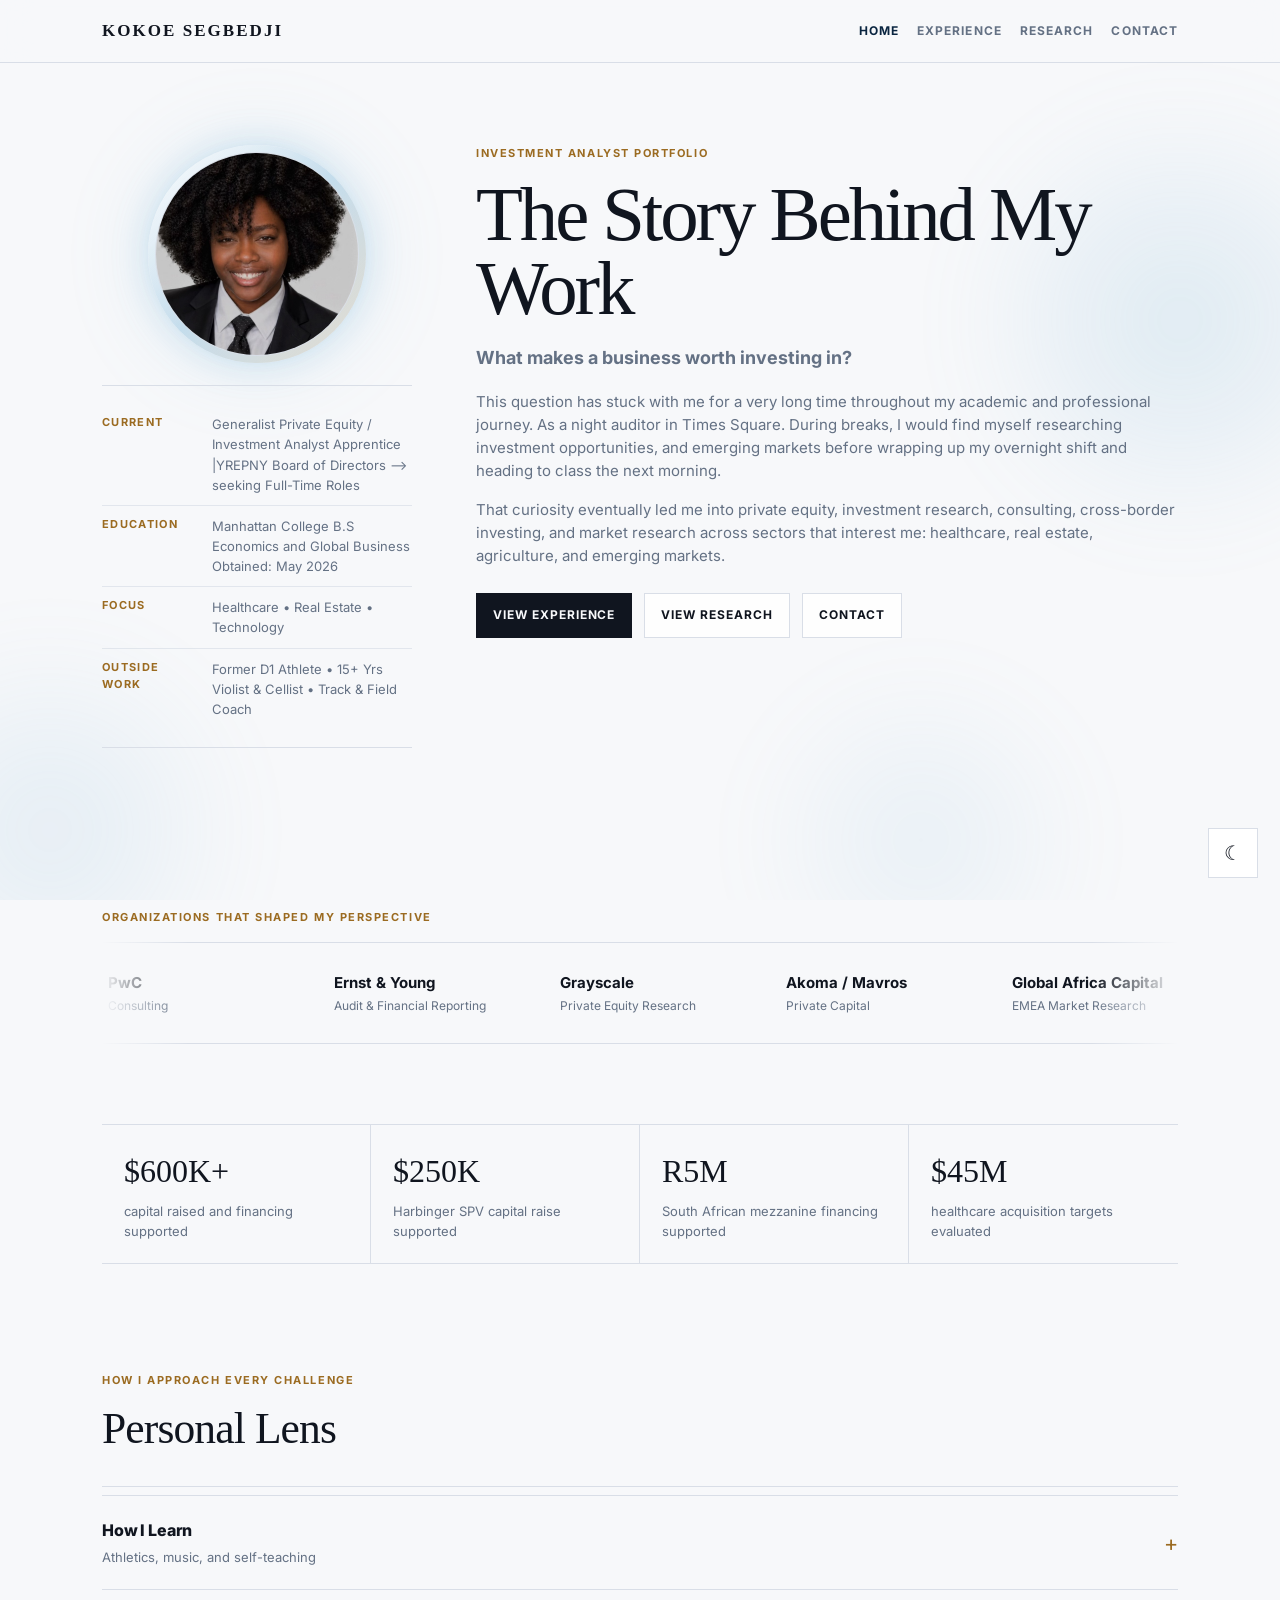
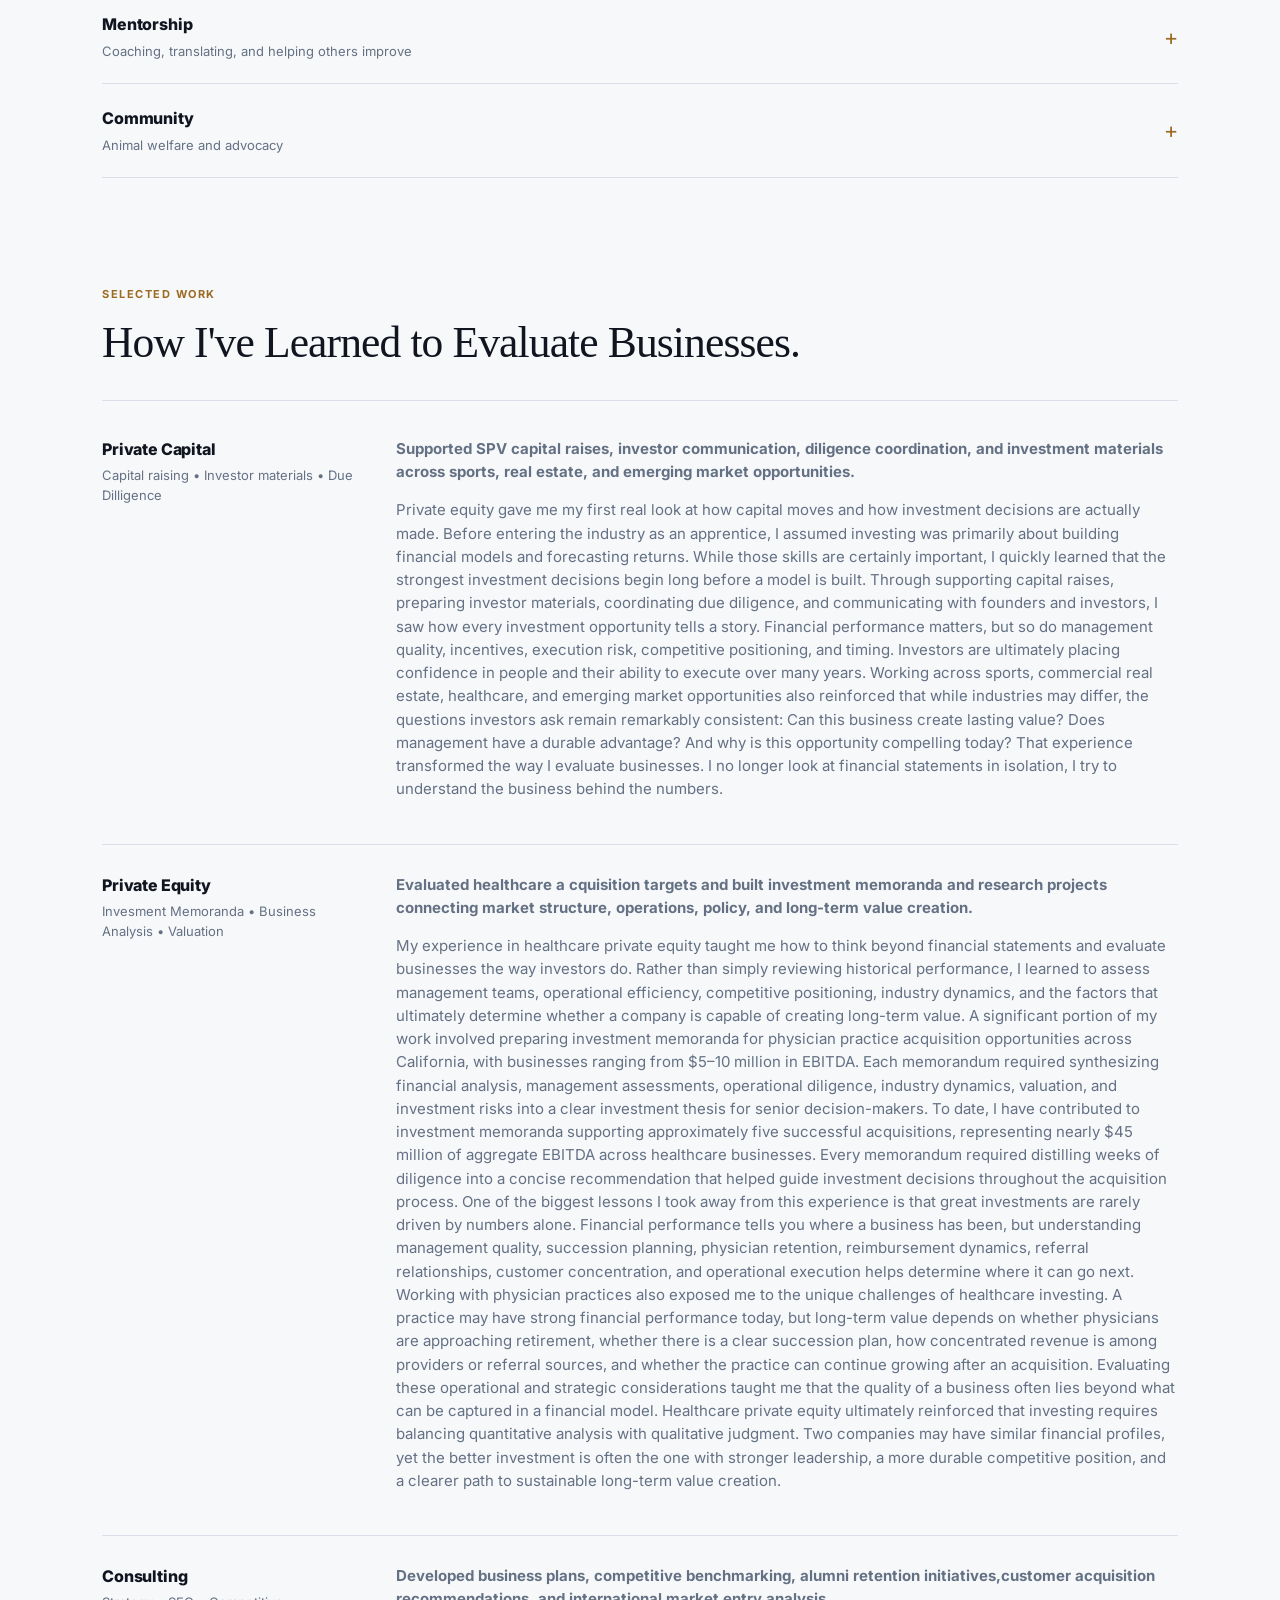
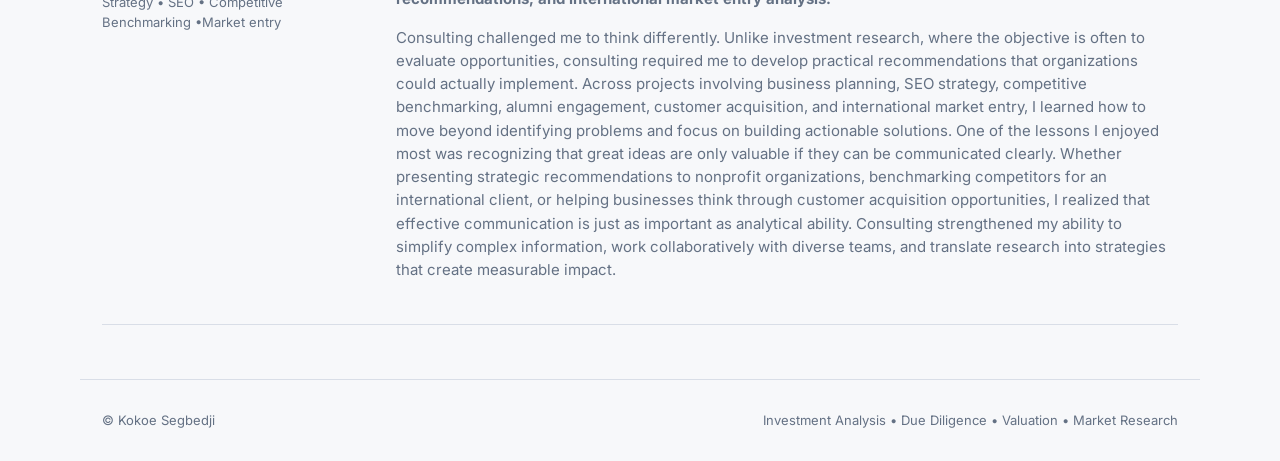
==== index.html @ 702fb54e "Update portfolio" ====
<!DOCTYPE html>
<html lang="en" data-theme="light">
<head>
  <meta charset="UTF-8" />
  <meta name="viewport" content="width=device-width, initial-scale=1.0" />
  <title>Kokoe Segbedji | Portfolio</title>
  <link rel="preconnect" href="https://fonts.googleapis.com" />
  <link rel="preconnect" href="https://fonts.gstatic.com" crossorigin />
  <link href="https://fonts.googleapis.com/css2?family=Inter:wght@400;500;600;700;800&display=swap" rel="stylesheet" />
  <link rel="stylesheet" href="style.css" />
</head>
<body>
  <div class="watercolor"><div class="wash one"></div><div class="wash two"></div><div class="wash three"></div></div>
  <div class="scroll-progress"></div>

  <header class="header">
    <div class="nav">
      <a class="brand" href="index.html">KOKOE SEGBEDJI</a>
      <div class="links">
        <a class="active" href="index.html">Home</a>
        <a href="experience.html">Experience</a>
        <a href="work.html">Research</a>
        <a href="contact.html">Contact</a>
      </div>
    </div>
  </header>

  <main>
    <section class="section hero">
      <aside class="profile-stack reveal">
        <div class="profile-shell">
          <img src="images/profile.png" alt="Kokoe Segbedji" class="profile-photo" />
        </div>

        <div class="profile-facts">
          <div class="fact"><strong>Current</strong><span>Generalist Private Equity / Investment Analyst Apprentice |YREPNY Board of Directors --> seeking Full-Time Roles</span></div>
          <div class="fact"><strong>Education</strong><span>Manhattan College B.S Economics and Global Business Obtained: May 2026</span></div>
          <div class="fact"><strong>Focus</strong><span>Healthcare • Real Estate • Technology </span></div>
          <div class="fact"><strong>Outside Work</strong><span>Former D1 Athlete • 15+ Yrs Violist & Cellist • Track & Field Coach</span></div>
        </div>
      </aside>

      <div class="reveal">
        <div class="kicker">Investment Analyst Portfolio</div>
        <h1>The Story Behind My Work</h1>
       <b> <p class="lede">
What makes a business worth investing in? </p></b> 
        <p class="text">
         This question has stuck with me for a very long time throughout my academic and professional journey. 
         As a night auditor in Times Square. During breaks, I would find myself researching investment 
         opportunities, and emerging markets before wrapping up my overnight shift and heading to class the next morning. 
        
        </p>
        <p class="text">
          That curiosity eventually led me into private equity, investment research, consulting, cross-border investing, and market research across sectors that interest me: healthcare, real estate, agriculture, and emerging markets.
        </p>
        <div class="btnrow">
          <a class="btn primary" href="experience.html">View Experience</a>
          <a class="btn" href="work.html">View Research</a>
          <a class="btn" href="contact.html">Contact</a>
        </div>
      </div>
    </section>

    <section class="section carousel-section reveal">
      <div class="kicker">Organizations That Shaped My Perspective</div>
      <div class="carousel-wrap">
        <div class="company-track">
          <div class="company"><strong>PwC</strong><span>Consulting</span></div>
          <div class="company"><strong>Ernst &amp; Young</strong><span>Audit &amp; Financial Reporting</span></div>
          <div class="company"><strong>Grayscale</strong><span>Private Equity Research</span></div>
          <div class="company"><strong>Akoma / Mavros</strong><span>Private Capital</span></div>
          <div class="company"><strong>Global Africa Capital</strong><span>EMEA Market Research</span></div>
          <div class="company"><strong>Federal District Court</strong><span>Legal Research</span></div>
          <div class="company"><strong>X-Culture / Wheelstair</strong><span>International Consulting</span></div>
          <div class="company"><strong>AFLAC</strong><span>B2B Outreach</span></div>
          <div class="company"><strong>Emergence</strong><span>SEO &amp; Benchmarking</span></div>
          <div class="company"><strong>PwC</strong><span>Consulting</span></div>
          <div class="company"><strong>Ernst &amp; Young</strong><span>Audit &amp; Financial Reporting</span></div>
          <div class="company"><strong>Grayscale</strong><span>Private Equity Research</span></div>
          <div class="company"><strong>Akoma / Mavros</strong><span>Private Capital</span></div>
          <div class="company"><strong>Global Africa Capital</strong><span>EMEA Market Research</span></div>
          <div class="company"><strong>Federal District Court</strong><span>Legal Research</span></div>
          <div class="company"><strong>X-Culture / Wheelstair</strong><span>International Consulting</span></div>
          <div class="company"><strong>AFLAC</strong><span>B2B Outreach</span></div>
          <div class="company"><strong>Emergence</strong><span>SEO &amp; Benchmarking</span></div>
        </div>
      </div>
    </section>

    <section class="section reveal">
      <div class="stats">
        <div class="stat"><strong>$600K+</strong><span>capital raised and financing supported</span></div>
        <div class="stat"><strong>$250K</strong><span>Harbinger SPV capital raise supported</span></div>
        <div class="stat"><strong>R5M</strong><span>South African mezzanine financing supported</span></div>
        <div class="stat"><strong>$45M</strong><span>healthcare acquisition targets evaluated</span></div>
      </div>
    </section>

    <section class="section reveal">
      <div class="section-head">
        <div>
          <div class="kicker">How I approach every challenge</div>
          <h2>  Personal Lens</h2>
        </div>
      </div>

      <div class="accordion">
        <details>
          <summary><div><div class="summary-title">How I Learn</div><div class="summary-sub">Athletics, music, and self-teaching</div></div><div class="plus">+</div></summary>
          <div class="detail-body">
              </p>

              Whether I am evaluating an investment, teaching myself new technical skills or building this portfolio with new coding languages I bring the same mindset of 
              learning, refining, and committing to all pursuits and experiences I take on. 
                </p>
            
            <p> Athletics best reflects my ability to learn and my grit. In 9th grade I picked up the shotput, discus, and hammer with no previous experience , I just knew it was something I wanted to excel in. 
              Less than 2 years
              later, I earned the opportunity to compete as an NCAA Division I athlete at Manhattan University.

              <P>Along the way, I have been recognized as Most Improved Athlete, Class A County Champion, and All-Conference honors. </P>
              
              This would not have been possible without passion and dedication to learning and improving. Throwing is an incredibly technical sport, and progress came through 
              thousands of repetitions, reviewing video of every practice, studying Olympic athletes, many of whom I can now call mentors and good friends. 

              
              <p> This experience taught me that expertise is rarley a matter of talent. It is built through curiosity
               continuous feedback, and a willingness to improve long after the excitement of starting the new puruit trickles away. This is the most important lesson I have learned.
               </p>


            <p>My mother and late father never quite understood why I loved throwing, they used to jokingly ask me to explain what I was even doing. 
              Instead, they always encouraged me to pursue music and the arts. I'm grateful they did. I've played the viola for more than 
              fifteen years, beginning in first grade, and over time I developed a passion for the cello as well. Music has given me opportunities to perform 
              and meet incredible people.Ive even had the opportunity to perform at Six Flags! While this was all fun my greatest lesson wasn't performing, it was learning how to practice. 
              Learning an instrument teaches patience. You can't skip difficult passages or rush a piece because you want to play something new. You have to slow down, refine the fundamentals,
               and commit to finishing what you started before moving on. 
              That mindset has shaped how I approach everything else in my life.
              Whether I'm learning a new financial concept, building valuation models, teaching myself web development to build cool sites such as this one, or taking on a new project, 
              I rely on the same process. </p>

             <p> These pursuits have taught me that true expertise in not a matter of inspiration but consistency.</p>
          </div>
        </details>

 <details>
          <summary><div><div class="summary-title">Mentorship</div><div class="summary-sub">Coaching, translating, and helping others improve</div></div><div class="plus">+</div></summary>
          <div class="detail-body">

            <p>One of the most rewarding parts of my journey has been building relationships with mentors who have trusted me with 
              meaningful work while helping me grow both personally and professionally. Their guidance has shaped how I approach
               investing, problem-solving, and continuous learning. 
              <p> Growing up in a West African household and helping my family with their fish markets and investment firm in Togo taught me the importance of 
               mentorship and community. </p>
                <p>Whether pulling in a fishing net or building a career, I learned early that asking for help is
                not a weakness. It is actually often the fastest way to grow.</p>

              <p> Today, I actively seek guidance from mentors across finance, consulting, 
                law, entrepreneurship, and academia, and every major milestone in my career, I can confidently say has been strengthened by their advice. 

               <p>Mentorship, however, is a two-way street. I've had the opportunity to coach track and field athletes at my former high school,
                helping students develop the technical fundamentals of throwing. 
                
                <p>Coaching reinforced something I strongly believe and that is, unless you can explain a concept clearly to someone else, and watch
                 them apply it successfully, you don't truly understand it yourself. </p>
                
               When friends ask me how I've been able to accomplish certain goals or secure different opportunities, my answer is almost
                always the same: seek mentorship. Hard work is essential, but learning from someone who has already walked the path y
                ou're trying to follow can dramatically accelerate your growth while helping you avoid mistakes they've already made.
               Because of this, mentorship is one of the first things I evaluate before joining any organization. I always ask myself,
                "What does the mentorship culture look like?" The opportunity to learn from experienced professionals while contributing
                 to a collaborative team is one of the most important factors I consider before joining any organization. My goal is to 
                 continue paying that investment forward by becoming the kind of mentor others have been for me.
              </p>
            
          </div>
        </details>


        <details>
          <summary><div><div class="summary-title">Community</div><div class="summary-sub">Animal welfare and advocacy</div></div><div class="plus">+</div></summary>
          <div class="detail-body">
            <p>Growing up I've always had a deep passion for helping animals. I am a proud volunteer of the Best Friends Animal Society. Where Ive been fortunate to be able
               to foster animals while helping them find their forever homes. Although its irritated my mother to have animals in the house she has always supported my passion.
                Its truly rewarding to see the animals Ive fostered find their forever homes and I am grateful for the opportunity to help them. 
               Its a passion of mine that has provided me with a sense of purpose, fullfillment and self actualizetion. </p>
               
              <p> Along with this I have also spent my time 
               organizing volunteer efforts in NYC with 3 other volunteers passionate to help animals. Together we have organized a volunteer effort ensuring
                stray cats have consistent access to food and water. </p>

            <p>I also support the community through advocating for brain tumor awareness and research. Brain tumors are a very devistating disease faced by many families yearly. Supporting organizations that advance research and raise awareness is a cause that is 
              extremly important to me. I have been lucky to support through creating fundraising materials, donating, and building awareness campaigns for the American 
              Brain Tumor Association. A very important cause that I hold very close to heart. 
              .</p>
          </div>
        </details>
       
      </div>
    </section>

    <section class="section reveal">
      <div class="section-head"><div><div class="kicker">Selected Work</div><h2>How I've Learned to Evaluate Businesses.</h2></div></div>
      <div class="line-list">
        <div class="line-item"><div><div class="line-title">Private Capital</div><div class="line-meta">Capital raising • Investor materials • Due Dilligence</div></div><div class="line-body"> <b><p class="text">Supported SPV capital 
          raises, investor communication, diligence coordination,
           and investment materials across sports, real estate, and emerging market opportunities.</p></b>

          <p class="text">Private equity gave me my first real look at how capital moves and how investment decisions are actually made. Before entering the industry as an apprentice, I assumed investing was primarily about building financial models and forecasting returns. While those skills are certainly important, I quickly learned that the strongest investment decisions begin long before a model is built.

Through supporting capital raises, preparing investor materials, coordinating due diligence, and communicating with founders and investors, I saw how every investment opportunity tells a story. Financial performance matters, but so do management quality, incentives, execution risk, competitive positioning, and timing. Investors are ultimately placing confidence in people and their ability to execute over many years.

Working across sports, commercial real estate, healthcare, and emerging market opportunities also reinforced that while industries may differ, the questions investors ask remain remarkably consistent: Can this business create lasting value? Does management have a durable advantage? And why is this opportunity compelling today?

That experience transformed the way I evaluate businesses. I no longer look at financial statements in isolation, I try to understand the business behind the numbers.</p>





          </div></div>
        <div class="line-item"><div><div class="line-title">Private Equity</div><div class="line-meta">Invesment Memoranda • Business Analysis • Valuation</div></div><div class="line-body"><b><p class="text">Evaluated healthcare a
          cquisition targets and built investment memoranda and research projects connecting market structure, operations, policy, and long-term value creation.</p></b>
        
       <p class="text"> My experience in healthcare private equity taught me how to think beyond financial statements and evaluate businesses the way investors do. Rather than simply reviewing historical performance, I learned to assess management teams, operational efficiency, competitive positioning, industry dynamics, and the factors that ultimately determine whether a company is capable of creating long-term value.

A significant portion of my work involved preparing investment memoranda for physician practice acquisition opportunities across California, with businesses ranging from $5–10 million in EBITDA. Each memorandum required synthesizing financial analysis, management assessments, operational diligence, industry dynamics, valuation, and investment risks into a clear investment thesis for senior decision-makers.

To date, I have contributed to investment memoranda supporting approximately five successful acquisitions, representing nearly $45 million of aggregate EBITDA across healthcare businesses. Every memorandum required distilling weeks of diligence into a concise recommendation that helped guide investment decisions throughout the acquisition process.

One of the biggest lessons I took away from this experience is that great investments are rarely driven by numbers alone. Financial performance tells you where a business has been, but understanding management quality, succession planning, physician retention, reimbursement dynamics, referral relationships, customer concentration, and operational execution helps determine where it can go next.

Working with physician practices also exposed me to the unique challenges of healthcare investing. A practice may have strong financial performance today, but long-term value depends on whether physicians are approaching retirement, whether there is a clear succession plan, how concentrated revenue is among providers or referral sources, and whether the practice can continue growing after an acquisition. Evaluating these operational and strategic considerations taught me that the quality of a business often lies beyond what can be captured in a financial model.

Healthcare private equity ultimately reinforced that investing requires balancing quantitative analysis with qualitative judgment. Two companies may have similar financial profiles, yet the better investment is often the one with stronger leadership, a more durable competitive position, and a clearer path to sustainable long-term value creation.      </div></div>



        <div class="line-item"><div><div class="line-title">Consulting</div><div class="line-meta">Strategy • SEO • Competitive Benchmarking •Market entry</div></div><div class="line-body"><b><p class="text">Developed business plans, 
          competitive benchmarking, alumni retention initiatives,customer acquisition recommendations, and international market entry analysis.</p></b>
        
        <p class="text"> Consulting challenged me to think differently. Unlike investment research, where the objective is often to evaluate opportunities, consulting required me to develop practical recommendations that organizations could actually implement.

Across projects involving business planning, SEO strategy, competitive benchmarking, alumni engagement, customer acquisition, and international market entry, I learned how to move beyond identifying problems and focus on building actionable solutions.

One of the lessons I enjoyed most was recognizing that great ideas are only valuable if they can be communicated clearly. Whether presenting strategic recommendations to nonprofit organizations, benchmarking competitors for an international client, or helping businesses think through customer acquisition opportunities, I realized that effective communication is just as important as analytical ability.

Consulting strengthened my ability to simplify complex information, work collaboratively with diverse teams, and translate research into strategies that create measurable impact.</p>
        
        
        
        
        
        </div></div>
      </div>
    </section>
  </main>

  <button class="toggle" id="themeToggle">☾</button>
  <footer class="footer"><div>© Kokoe Segbedji</div><div>Investment Analysis • Due Diligence • Valuation • Market Research</div></footer>
  <script src="script.js"></script>
</body>
</html>
---- style.css ----
:root{
  --bg:#f7f8fa;--card:#ffffff;--text:#10151f;--muted:#647184;--line:#d9dee7;--accent:#0a2540;--gold:#9b6b21;--blue:#7fb7d9;--soft:#eef2f6;
  --shadow:0 22px 70px rgba(16,21,31,.08);
}
[data-theme="dark"]{--bg:#080c12;--card:#101722;--text:#f3f6fb;--muted:#aeb8c7;--line:#283445;--accent:#9cc8ff;--gold:#d6a761;--blue:#6ea8cf;--soft:#111b28;--shadow:0 22px 70px rgba(0,0,0,.28)}
*{box-sizing:border-box}html{scroll-behavior:smooth}body{margin:0;font-family:Inter,Arial,sans-serif;background:var(--bg);color:var(--text);line-height:1.55;overflow-x:hidden}a{color:inherit}.watercolor{position:fixed;inset:0;z-index:-1;pointer-events:none;overflow:hidden}.wash{position:absolute;border-radius:999px;filter:blur(45px);opacity:.22;background:radial-gradient(circle,var(--blue),transparent 68%)}.wash.one{width:460px;height:460px;top:90px;right:-130px}.wash.two{width:420px;height:420px;top:620px;left:-160px;opacity:.16}.wash.three{width:360px;height:360px;right:14%;bottom:-120px;opacity:.12}.scroll-progress{position:fixed;top:0;left:0;height:2px;background:linear-gradient(90deg,var(--gold),var(--blue));z-index:9999;width:0}.header{position:sticky;top:0;z-index:50;background:color-mix(in srgb,var(--bg) 90%,transparent);backdrop-filter:blur(16px);border-bottom:1px solid var(--line)}.nav{max-width:1120px;margin:0 auto;padding:18px 22px;display:flex;align-items:center;justify-content:space-between;gap:20px}.brand{font-family:Georgia,serif;font-weight:600;letter-spacing:.12em;text-decoration:none;font-size:17px}.links{display:flex;gap:18px;flex-wrap:wrap}.links a{text-decoration:none;color:var(--muted);font-size:12px;text-transform:uppercase;letter-spacing:.09em;font-weight:700}.links a:hover,.links a.active{color:var(--accent)}.section{max-width:1120px;margin:0 auto;padding:54px 22px}.hero{display:grid;grid-template-columns:310px 1fr;gap:64px;align-items:start;min-height:calc(100vh - 74px);padding-top:82px}.profile-stack{display:grid;gap:22px;justify-items:center}.profile-shell{width:218px;height:218px;border-radius:50%;padding:7px;background:linear-gradient(135deg,rgba(255,255,255,.9),rgba(127,183,217,.42),rgba(155,107,33,.20));box-shadow:0 0 34px rgba(127,183,217,.35),0 0 85px rgba(127,183,217,.18)}.profile-photo{width:100%;height:100%;display:block;border-radius:50%;object-fit:cover;object-position:center center;border:1px solid var(--line);background:#0b0b0b}.profile-facts{width:100%;border-top:1px solid var(--line);border-bottom:1px solid var(--line);padding:18px 0}.fact{display:grid;grid-template-columns:96px 1fr;gap:14px;padding:10px 0;border-bottom:1px solid color-mix(in srgb,var(--line) 70%,transparent)}.fact:last-child{border-bottom:0}.fact strong{font-size:11px;text-transform:uppercase;letter-spacing:.12em;color:var(--gold)}.fact span{font-size:13px;color:var(--muted)}.kicker{color:var(--gold);font-size:11px;text-transform:uppercase;letter-spacing:.14em;font-weight:700;margin-bottom:16px}h1,h2,h3{margin:0}h1{font-family:Georgia,serif;font-size:clamp(42px,6vw,80px);line-height:.96;letter-spacing:-.04em;font-weight:500}h2{font-family:Georgia,serif;font-size:clamp(28px,3.4vw,44px);line-height:1.08;letter-spacing:-.02em;font-weight:500;margin-bottom:16px}h3{font-size:18px;font-weight:700;margin-bottom:8px}.lede{font-size:18px;color:var(--muted);max-width:800px}.text{font-size:15px;color:var(--muted);max-width:780px}.small{font-size:13px;color:var(--muted)}.btnrow{display:flex;gap:12px;flex-wrap:wrap;margin-top:26px}.btn{display:inline-flex;text-decoration:none;padding:12px 16px;border:1px solid var(--line);background:color-mix(in srgb,var(--card) 80%,transparent);color:var(--text);text-transform:uppercase;letter-spacing:.08em;font-size:12px;font-weight:700;transition:.25s ease}.btn.primary{background:var(--text);border-color:var(--text);color:var(--bg)}.btn:hover{transform:translateY(-2px);border-color:var(--gold)}.section-head{display:flex;align-items:end;justify-content:space-between;gap:20px;border-bottom:1px solid var(--line);padding-bottom:18px;margin-bottom:8px}.line-list{display:grid}.line-item{display:grid;grid-template-columns:260px 1fr;gap:34px;padding:28px 0;border-bottom:1px solid var(--line)}.line-title{font-weight:800;letter-spacing:-.01em}.line-meta{font-size:13px;color:var(--muted);margin-top:3px}.line-body p{margin-top:0}.chips{display:flex;gap:8px;flex-wrap:wrap;margin-top:14px}.chip{font-size:11px;text-transform:uppercase;letter-spacing:.08em;color:var(--muted);border:1px solid var(--line);padding:7px 9px;background:color-mix(in srgb,var(--card) 65%,transparent)}.stats{display:grid;grid-template-columns:repeat(4,1fr);gap:0;border-top:1px solid var(--line);border-bottom:1px solid var(--line)}.stat{padding:22px;border-right:1px solid var(--line)}.stat:last-child{border-right:0}.stat strong{display:block;font-family:Georgia,serif;font-size:32px;font-weight:500}.stat span{display:block;color:var(--muted);font-size:13px;margin-top:4px}.carousel-section{padding-top:20px;padding-bottom:26px}.carousel-wrap{overflow:hidden;border-top:1px solid var(--line);border-bottom:1px solid var(--line);padding:16px 0;mask-image:linear-gradient(90deg,transparent,#000 8%,#000 92%,transparent)}.company-track{display:flex;gap:16px;width:max-content;animation:scrollCompanies 34s linear infinite}.company{min-width:210px;padding:12px 6px}.company strong{display:block;font-size:15px}.company span{display:block;font-size:12px;color:var(--muted);margin-top:2px}.carousel-wrap:hover .company-track{animation-play-state:paused}@keyframes scrollCompanies{from{transform:translateX(0)}to{transform:translateX(-50%)}}.accordion{border-top:1px solid var(--line)}details{border-bottom:1px solid var(--line);padding:0}summary{list-style:none;cursor:pointer;display:grid;grid-template-columns:1fr auto;gap:20px;align-items:center;padding:22px 0}summary::-webkit-details-marker{display:none}.summary-title{font-weight:800;letter-spacing:-.01em}.summary-sub{font-size:13px;color:var(--muted);margin-top:4px}.plus{font-size:22px;color:var(--gold);transition:.2s ease}details[open] .plus{transform:rotate(45deg)}.detail-body{padding:0 0 24px 0;color:var(--muted);max-width:840px}.detail-body p{margin:0 0 14px 0}.research-link{font-size:12px;text-transform:uppercase;letter-spacing:.08em;color:var(--gold);text-decoration:none;font-weight:800}.footer{max-width:1120px;margin:0 auto;padding:30px 22px;border-top:1px solid var(--line);color:var(--muted);font-size:13px;display:flex;justify-content:space-between;gap:12px;flex-wrap:wrap}.toggle{position:fixed;right:22px;bottom:22px;z-index:100;width:50px;height:50px;border:1px solid var(--line);background:var(--card);color:var(--text);cursor:pointer;font-size:20px}.reveal{opacity:0;transform:translateY(14px);transition:.7s ease}.reveal.visible{opacity:1;transform:translateY(0)}
@media(max-width:880px){.hero,.line-item{grid-template-columns:1fr;gap:24px}.hero{min-height:auto;padding-top:48px}.profile-stack{justify-items:start}.stats{grid-template-columns:repeat(2,1fr)}.stat:nth-child(2){border-right:0}.stat:nth-child(1),.stat:nth-child(2){border-bottom:1px solid var(--line)}.section{padding:40px 18px}.nav{flex-direction:column;align-items:flex-start}.profile-shell{width:190px;height:190px}}
@media(max-width:560px){.stats{grid-template-columns:1fr}.stat{border-right:0;border-bottom:1px solid var(--line)}.stat:last-child{border-bottom:0}.fact{grid-template-columns:1fr}.links{gap:12px}.company{min-width:180px}}
.
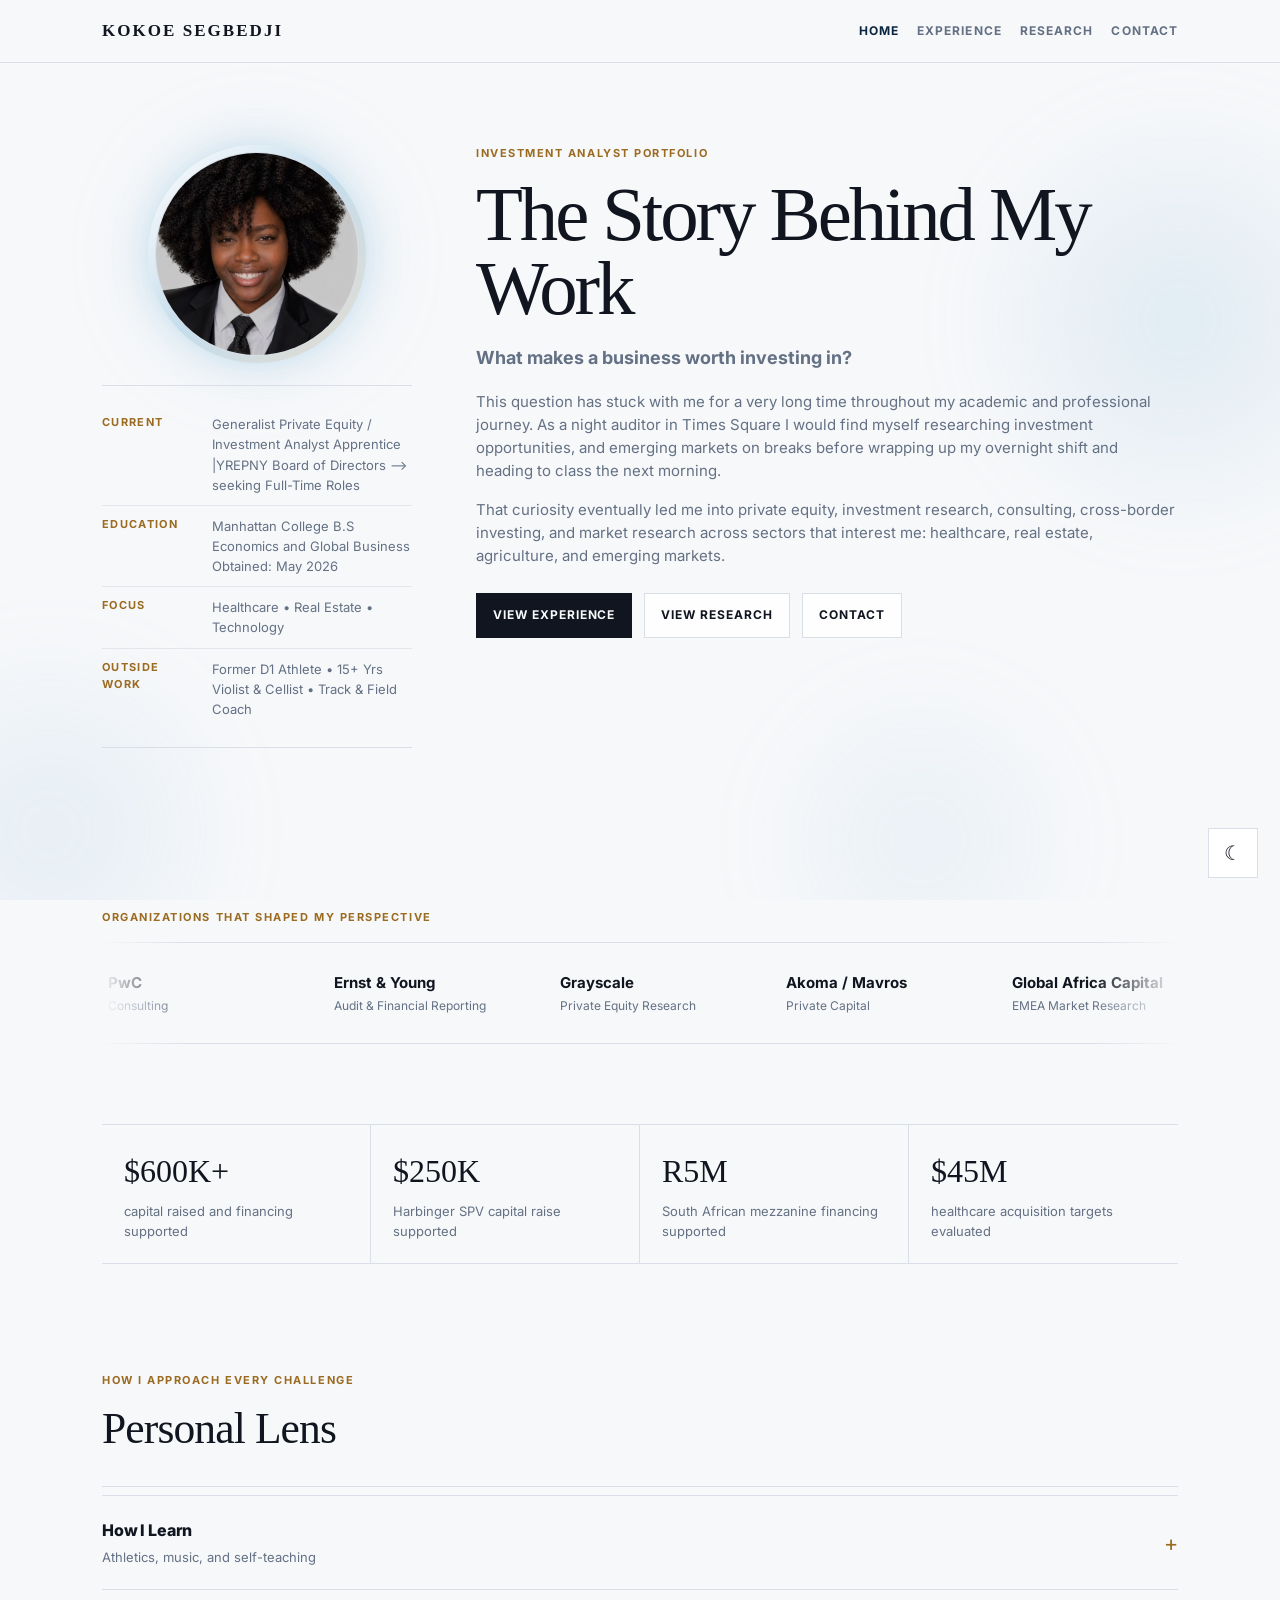
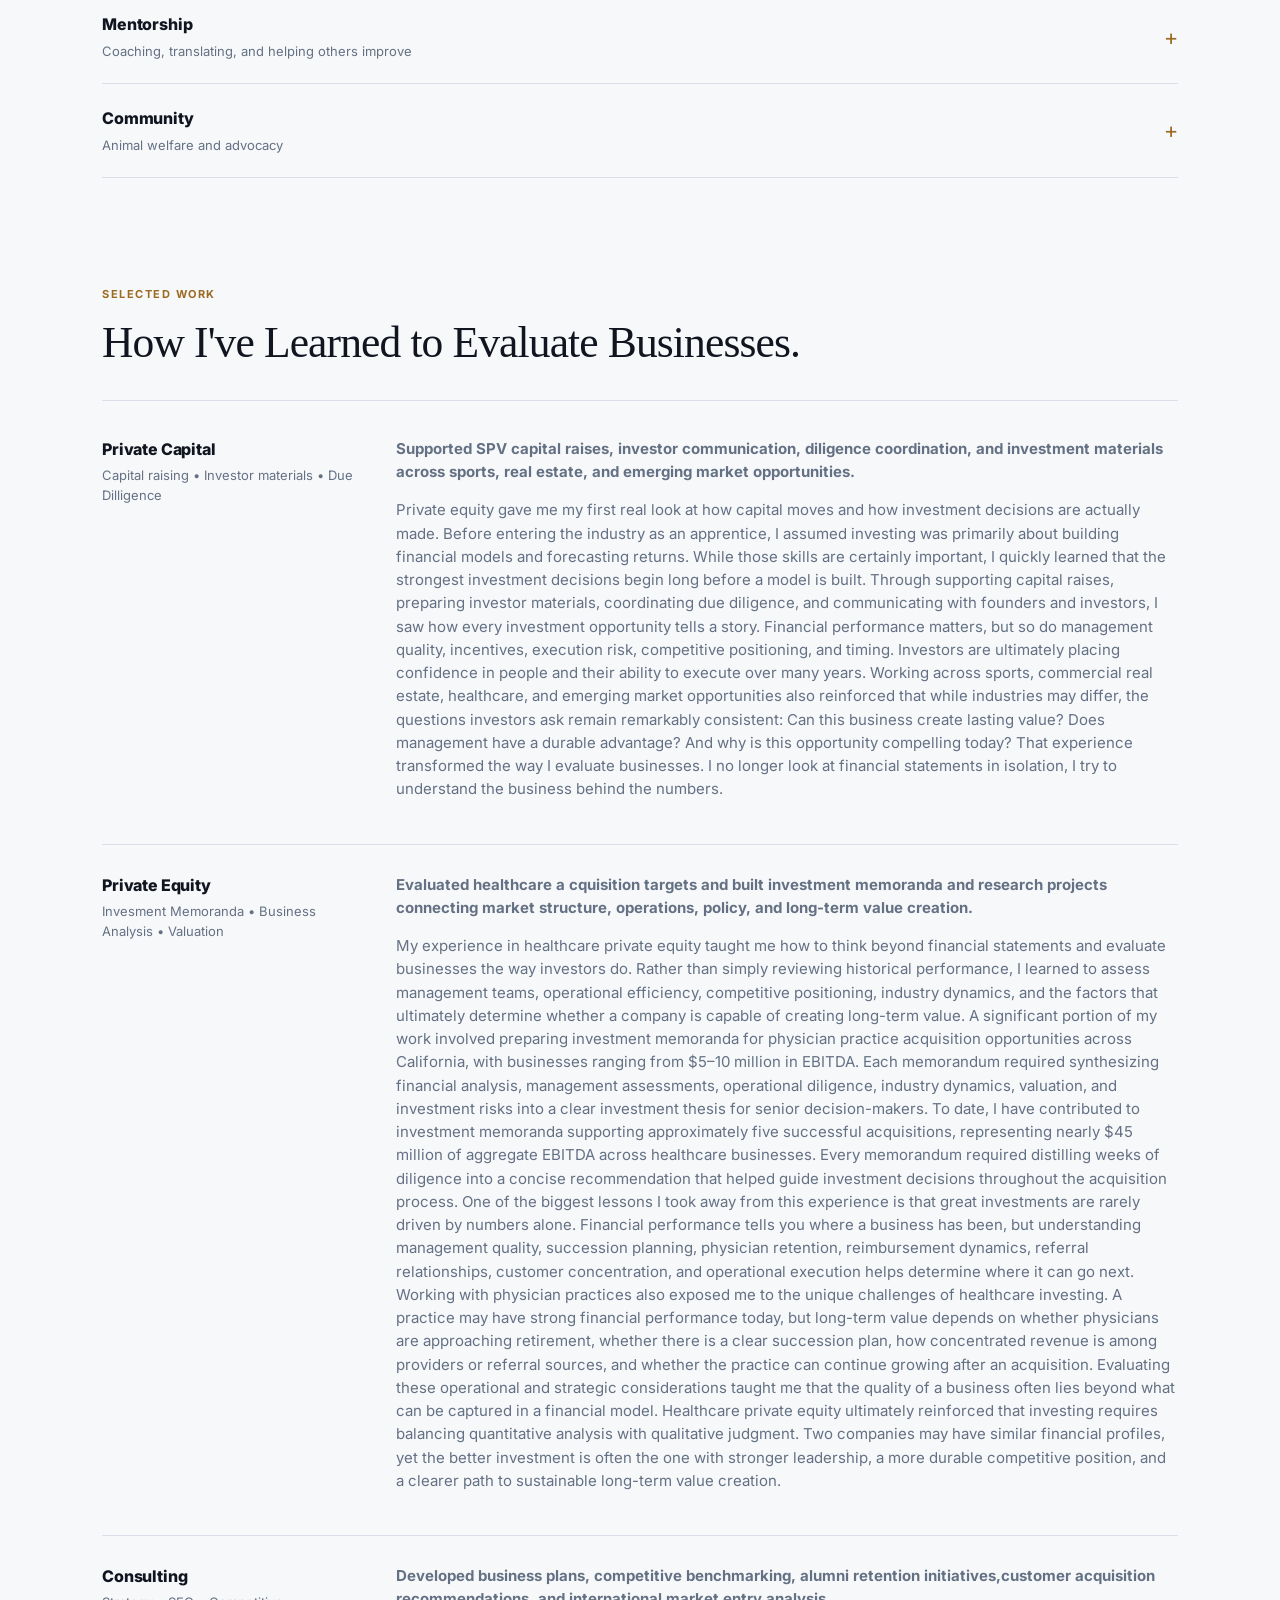
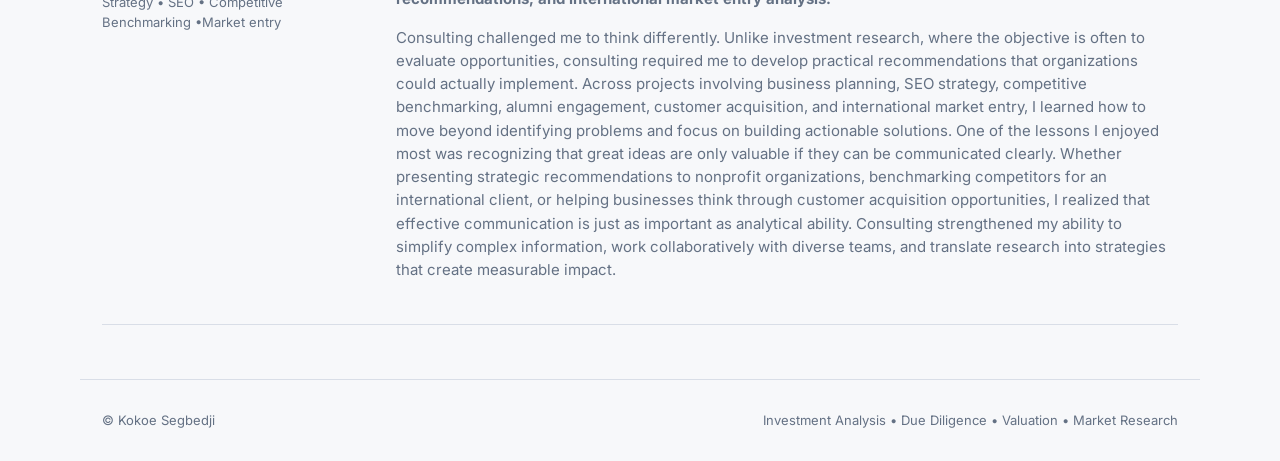
==== commit 944d1ae8: "Update portfolio" ====
--- a/index.html
+++ b/index.html
@@ -47,8 +47,8 @@
 What makes a business worth investing in? </p></b> 
         <p class="text">
          This question has stuck with me for a very long time throughout my academic and professional journey. 
-         As a night auditor in Times Square. During breaks, I would find myself researching investment 
-         opportunities, and emerging markets before wrapping up my overnight shift and heading to class the next morning. 
+         As a night auditor in Times Square I would find myself researching investment 
+         opportunities, and emerging markets on breaks before wrapping up my overnight shift and heading to class the next morning. 
         
         </p>
         <p class="text">
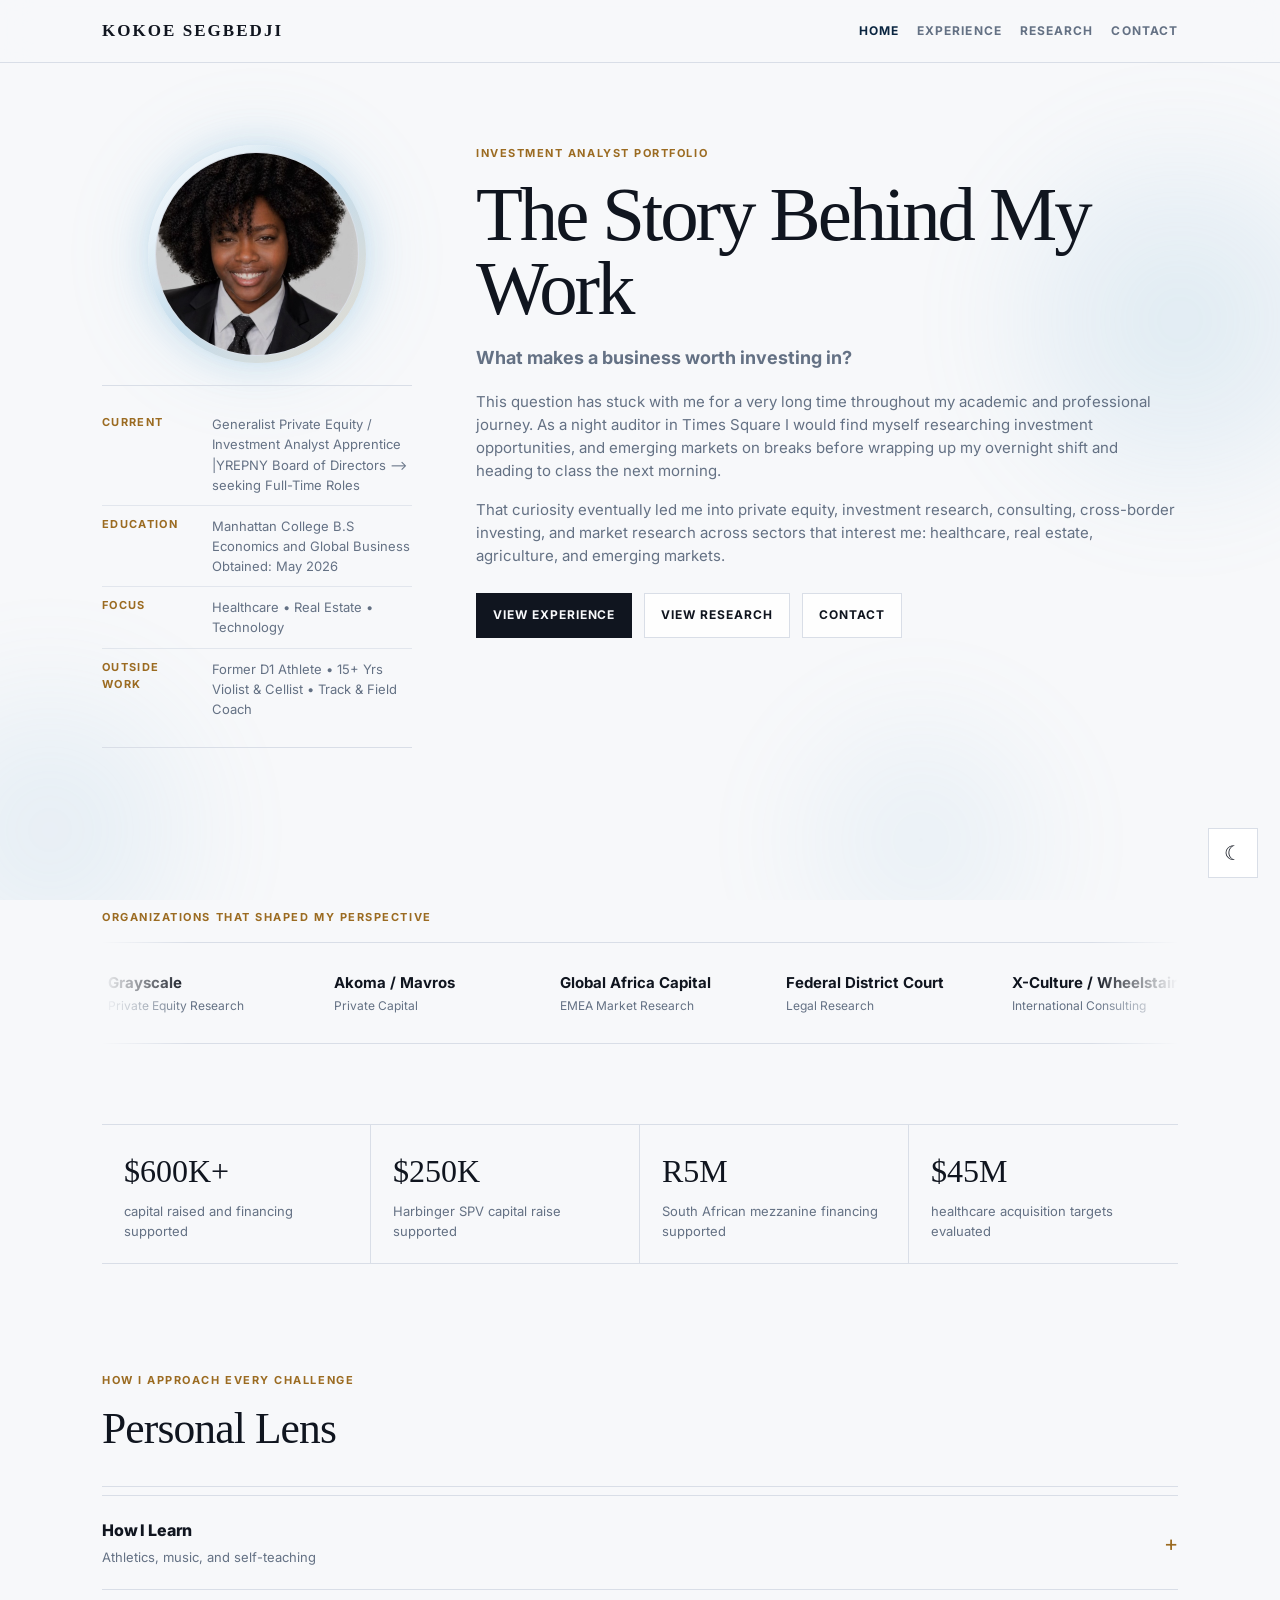
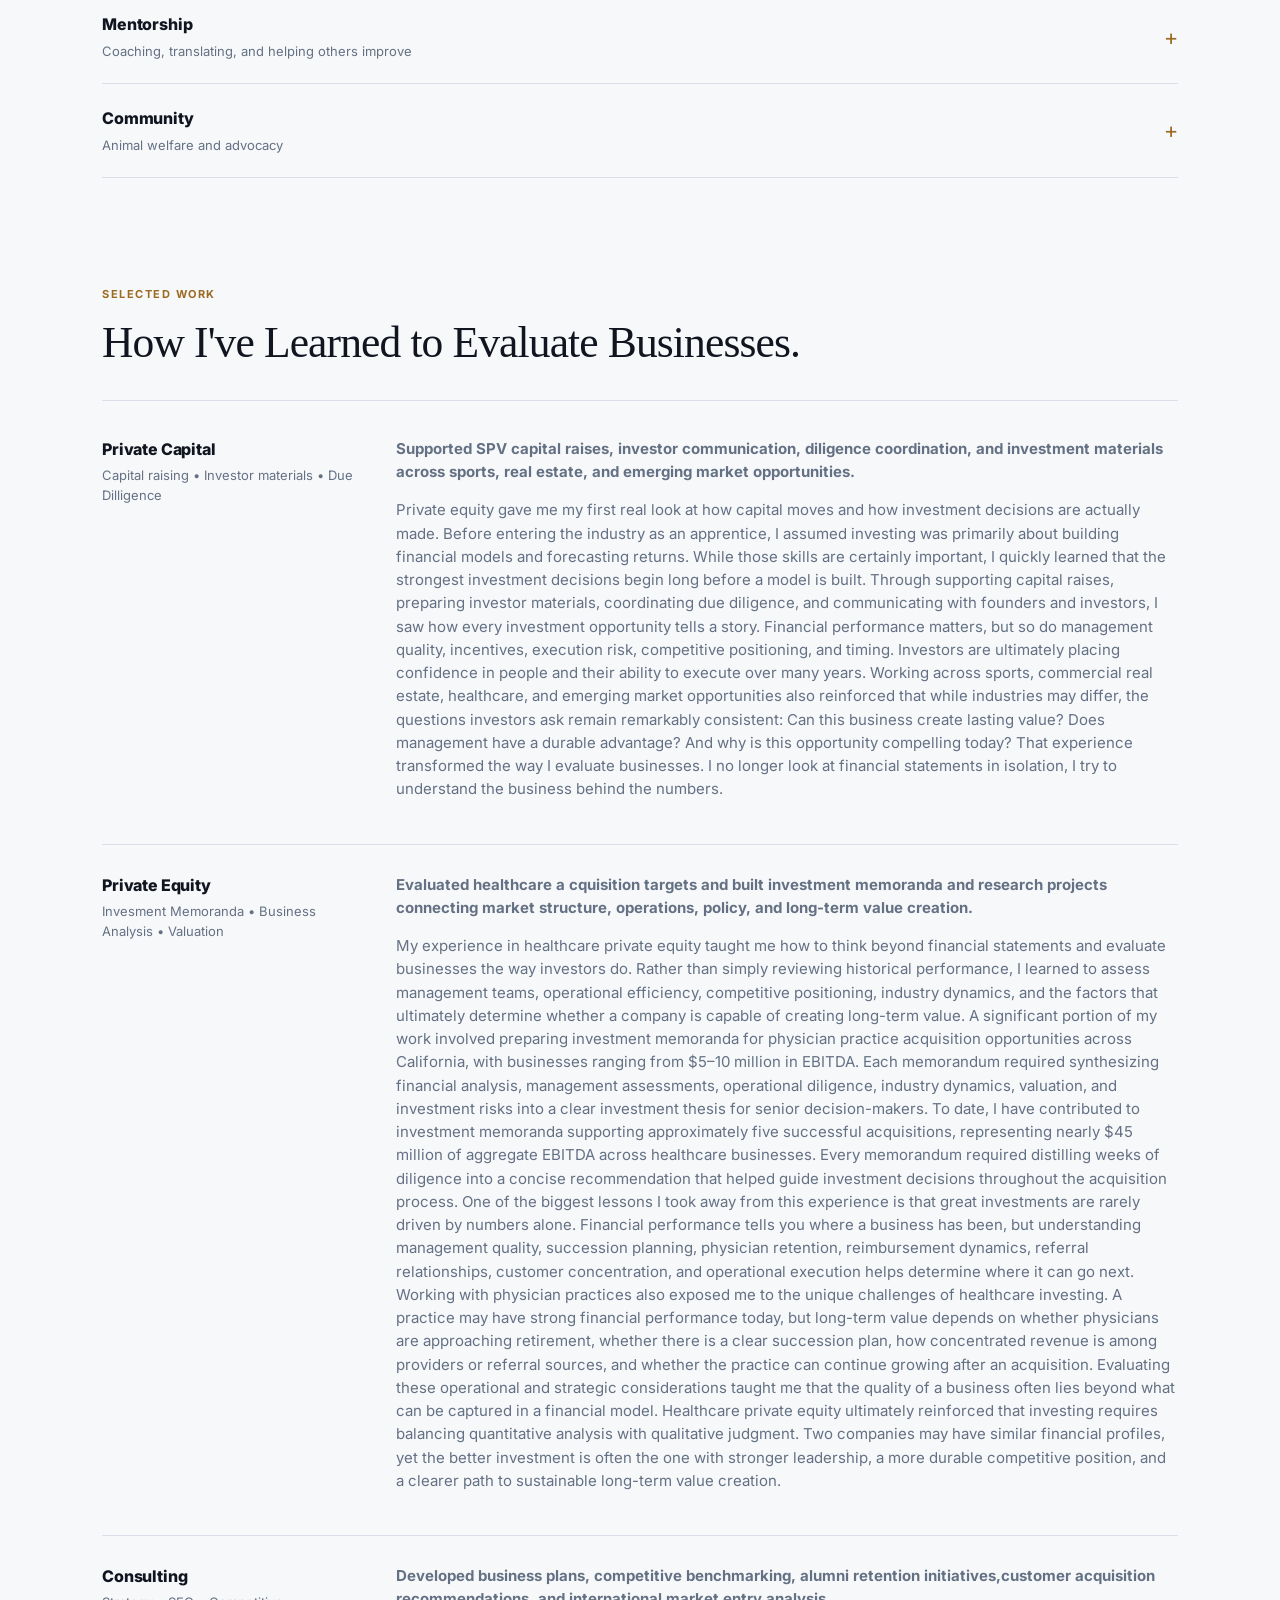
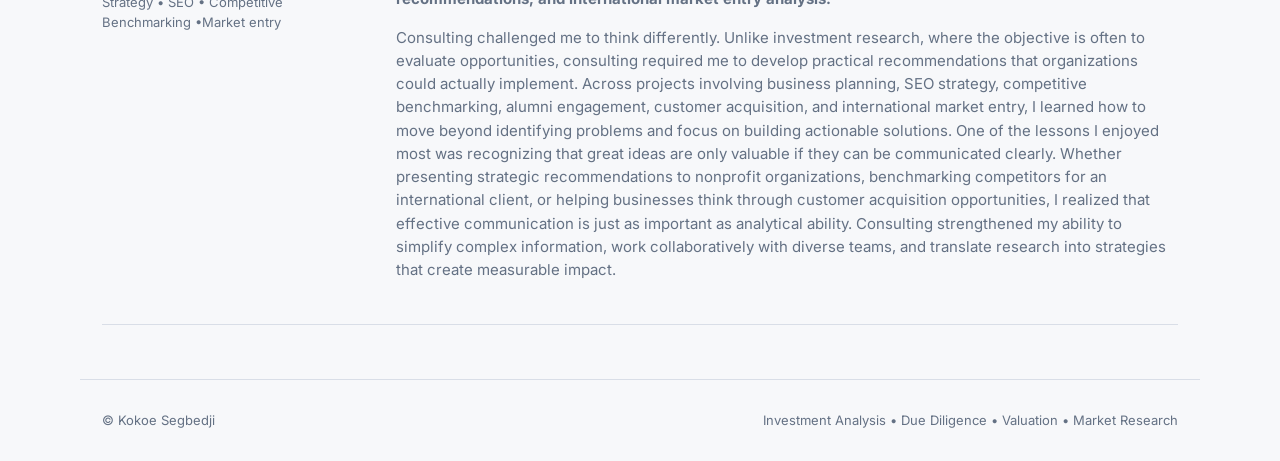
==== commit 3070424c: "Update portfolio" ====
--- a/index.html
+++ b/index.html
@@ -66,22 +66,25 @@
       <div class="kicker">Organizations That Shaped My Perspective</div>
       <div class="carousel-wrap">
         <div class="company-track">
-          <div class="company"><strong>PwC</strong><span>Consulting</span></div>
+         <div class="company"><strong>Grayscale</strong><span>Private Equity Research</span></div>
+          <div class="company"><strong>Akoma / Mavros</strong><span>Private Capital</span></div>
+          <div class="company"><strong>Global Africa Capital</strong><span>EMEA Market Research</span></div>
+          <div class="company"><strong>Federal District Court</strong><span>Legal Research</span></div>
+          <div class="company"><strong>X-Culture / Wheelstair</strong><span>International Consulting</span></div>
+           <div class="company"><strong>PwC</strong><span>Consulting</span></div>
           <div class="company"><strong>Ernst &amp; Young</strong><span>Audit &amp; Financial Reporting</span></div>
+          
+          <div class="company"><strong>AFLAC</strong><span>B2B Outreach</span></div>
+          <div class="company"><strong>Emergence</strong><span>SEO &amp; Benchmarking</span></div>
+
+         
           <div class="company"><strong>Grayscale</strong><span>Private Equity Research</span></div>
           <div class="company"><strong>Akoma / Mavros</strong><span>Private Capital</span></div>
           <div class="company"><strong>Global Africa Capital</strong><span>EMEA Market Research</span></div>
           <div class="company"><strong>Federal District Court</strong><span>Legal Research</span></div>
           <div class="company"><strong>X-Culture / Wheelstair</strong><span>International Consulting</span></div>
-          <div class="company"><strong>AFLAC</strong><span>B2B Outreach</span></div>
-          <div class="company"><strong>Emergence</strong><span>SEO &amp; Benchmarking</span></div>
-          <div class="company"><strong>PwC</strong><span>Consulting</span></div>
+           <div class="company"><strong>PwC</strong><span>Consulting</span></div>
           <div class="company"><strong>Ernst &amp; Young</strong><span>Audit &amp; Financial Reporting</span></div>
-          <div class="company"><strong>Grayscale</strong><span>Private Equity Research</span></div>
-          <div class="company"><strong>Akoma / Mavros</strong><span>Private Capital</span></div>
-          <div class="company"><strong>Global Africa Capital</strong><span>EMEA Market Research</span></div>
-          <div class="company"><strong>Federal District Court</strong><span>Legal Research</span></div>
-          <div class="company"><strong>X-Culture / Wheelstair</strong><span>International Consulting</span></div>
           <div class="company"><strong>AFLAC</strong><span>B2B Outreach</span></div>
           <div class="company"><strong>Emergence</strong><span>SEO &amp; Benchmarking</span></div>
         </div>
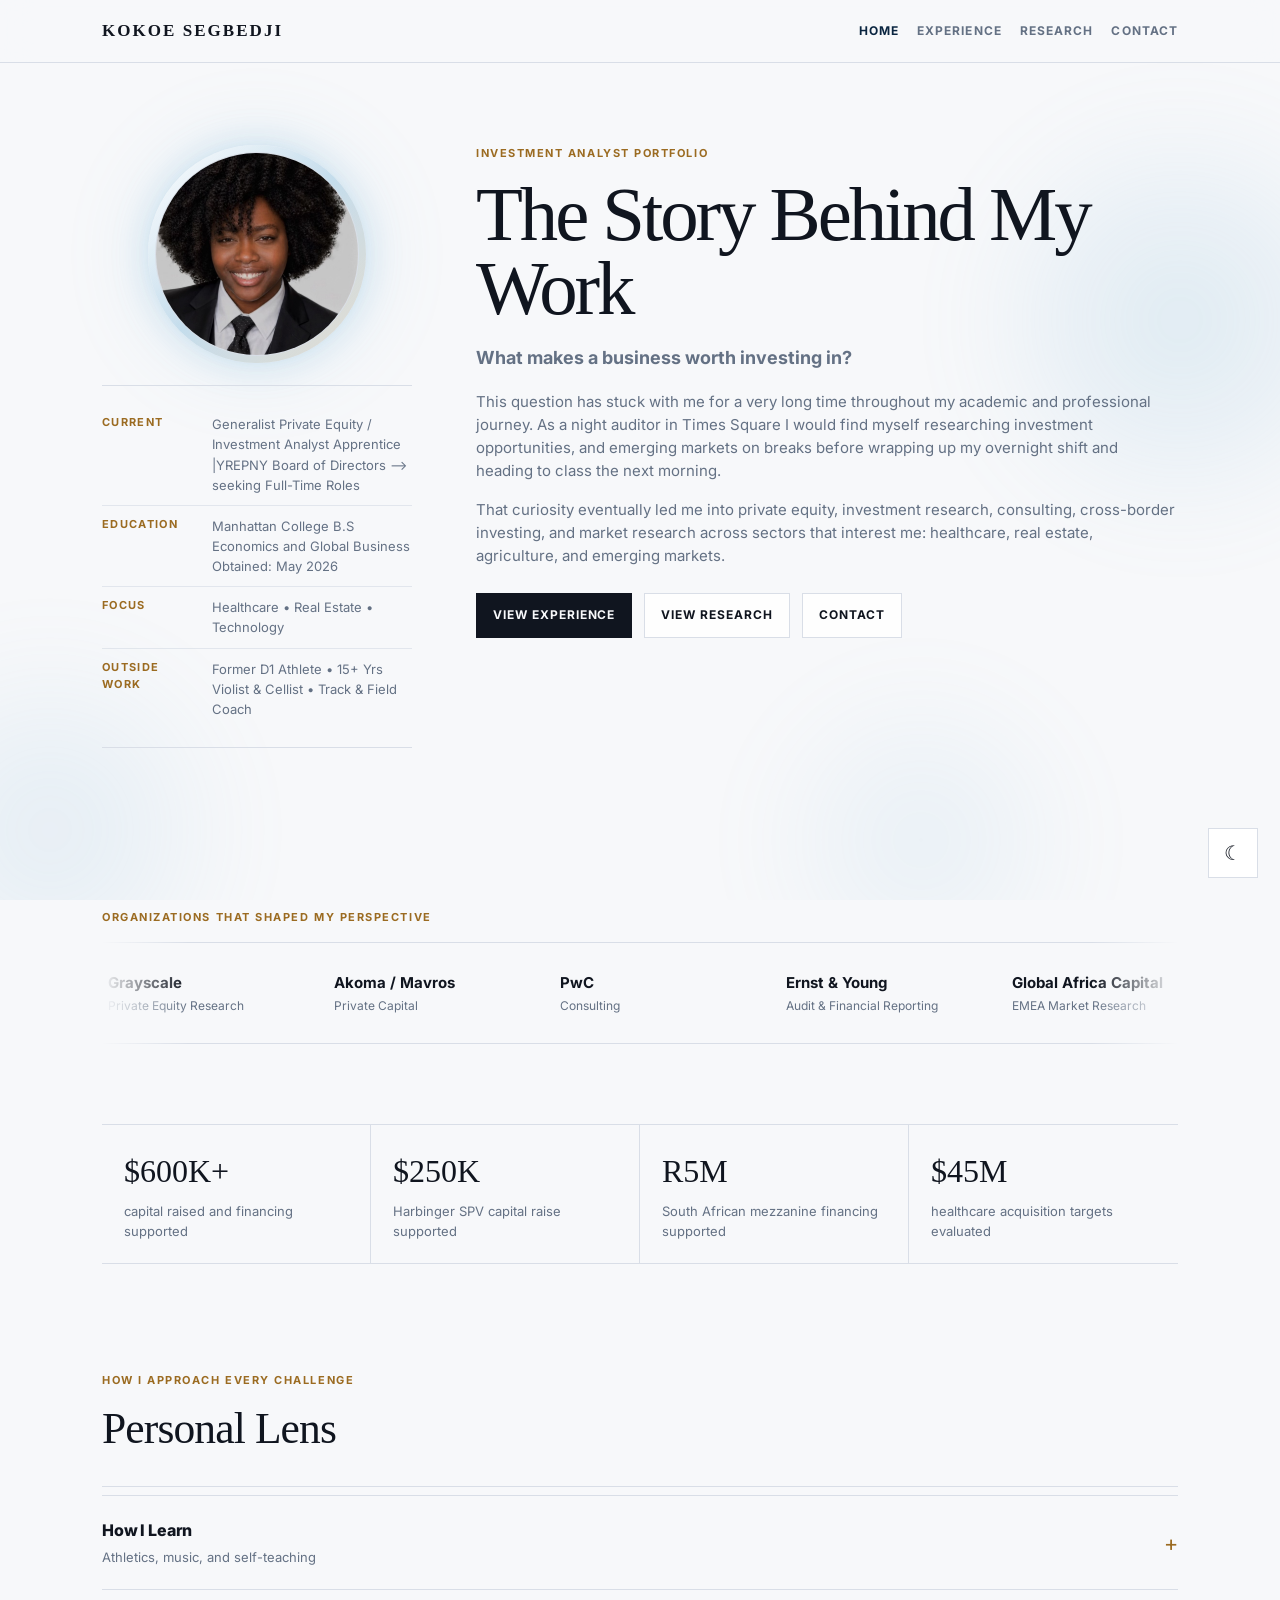
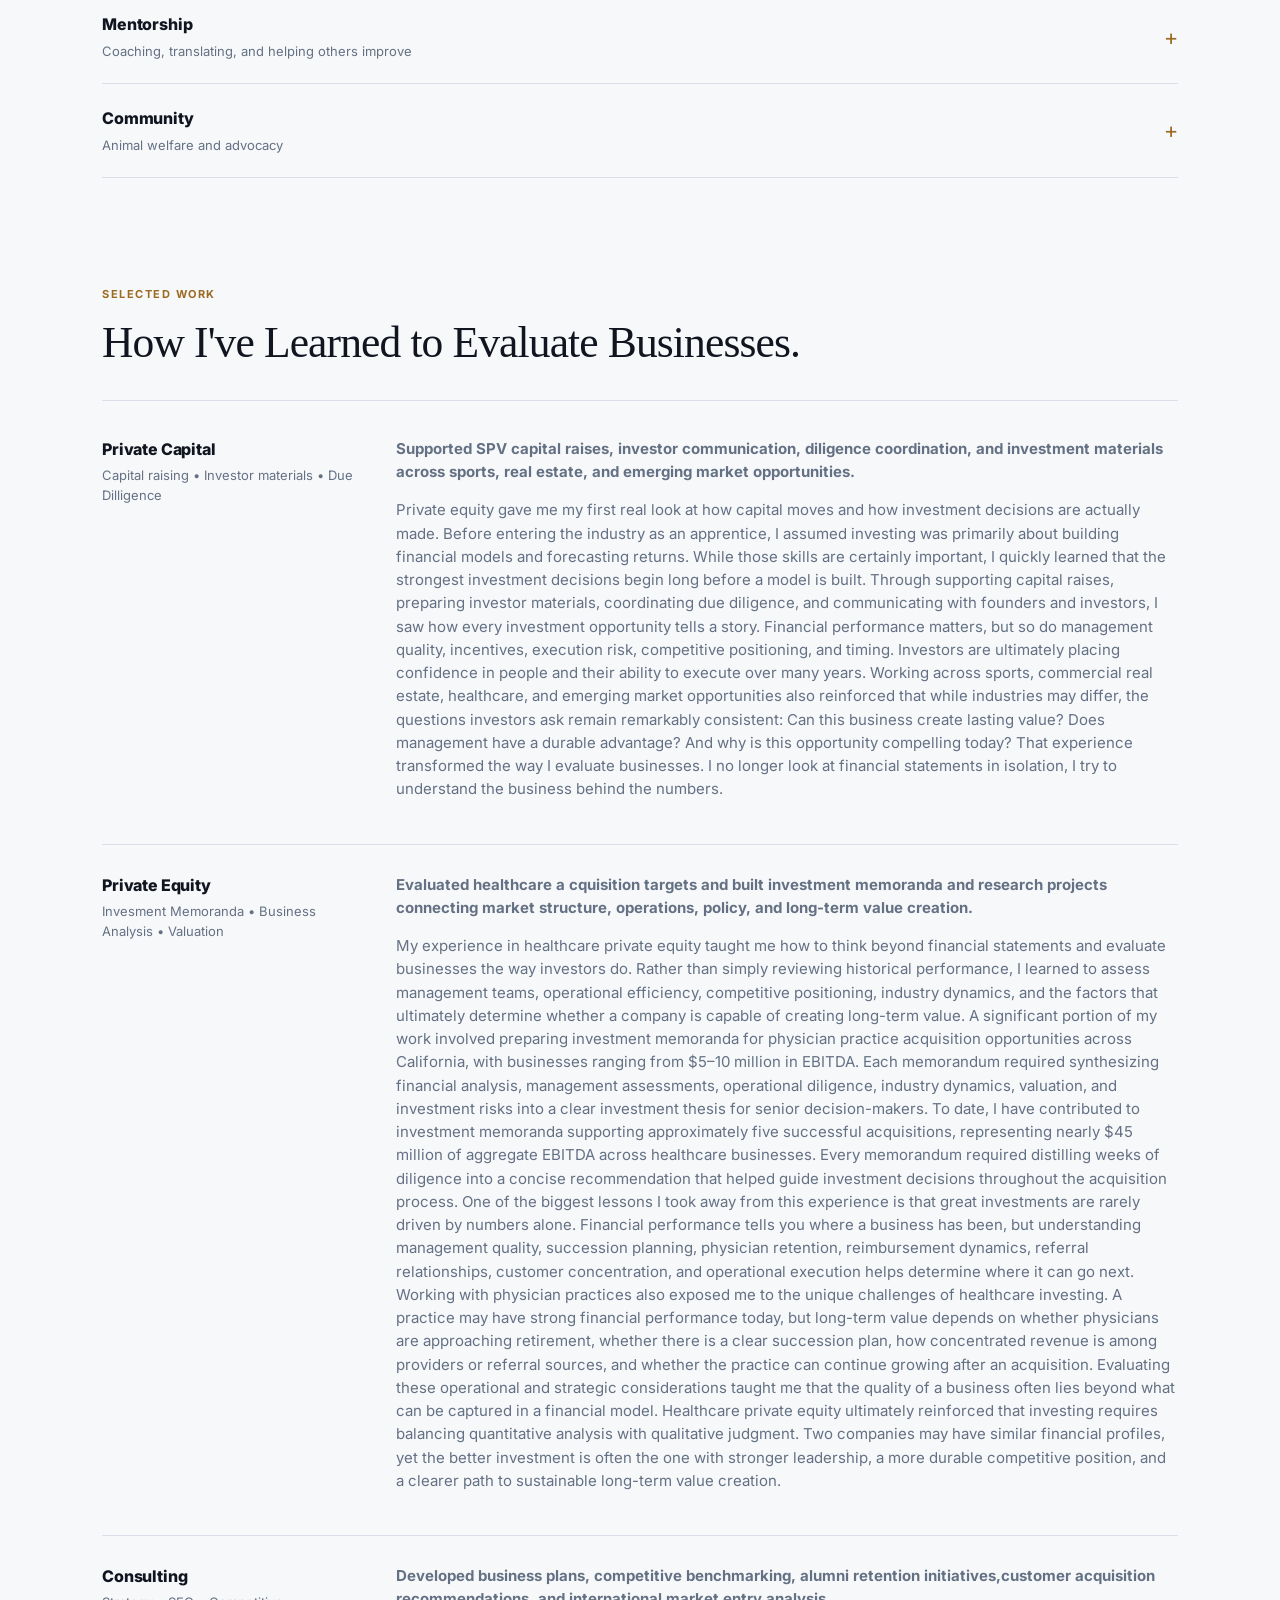
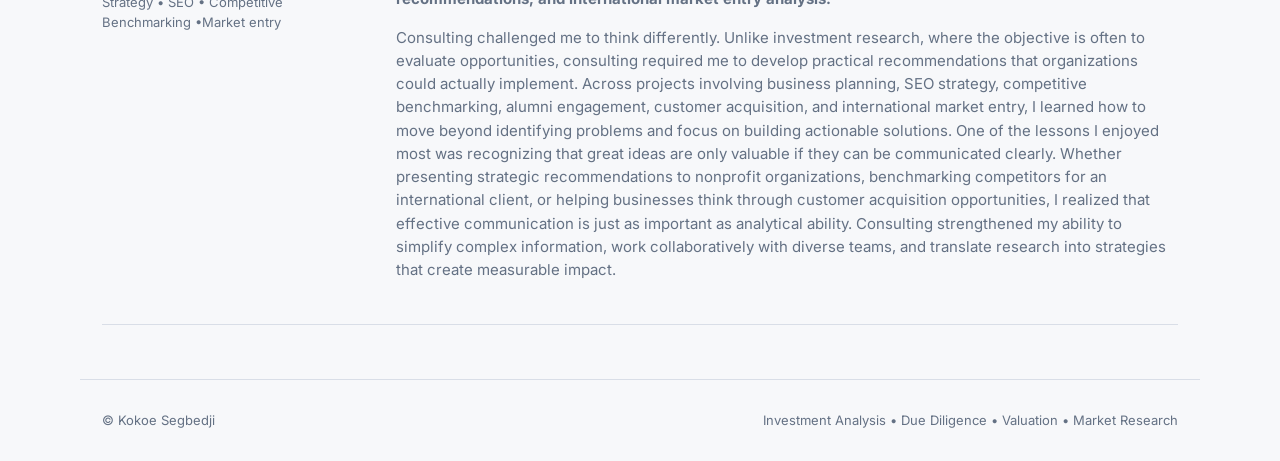
==== commit ba038142: "Update portfolio" ====
--- a/index.html
+++ b/index.html
@@ -68,17 +68,16 @@
         <div class="company-track">
          <div class="company"><strong>Grayscale</strong><span>Private Equity Research</span></div>
           <div class="company"><strong>Akoma / Mavros</strong><span>Private Capital</span></div>
+           <div class="company"><strong>PwC</strong><span>Consulting</span></div>
+          <div class="company"><strong>Ernst &amp; Young</strong><span>Audit &amp; Financial Reporting</span></div>
           <div class="company"><strong>Global Africa Capital</strong><span>EMEA Market Research</span></div>
           <div class="company"><strong>Federal District Court</strong><span>Legal Research</span></div>
           <div class="company"><strong>X-Culture / Wheelstair</strong><span>International Consulting</span></div>
-           <div class="company"><strong>PwC</strong><span>Consulting</span></div>
-          <div class="company"><strong>Ernst &amp; Young</strong><span>Audit &amp; Financial Reporting</span></div>
-          
           <div class="company"><strong>AFLAC</strong><span>B2B Outreach</span></div>
           <div class="company"><strong>Emergence</strong><span>SEO &amp; Benchmarking</span></div>
-
-         
           <div class="company"><strong>Grayscale</strong><span>Private Equity Research</span></div>
+              <div class="company"><strong>PwC</strong><span>Consulting</span></div>
+          <div class="company"><strong>Ernst &amp; Young</strong><span>Audit &amp; Financial Reporting</span></div>
           <div class="company"><strong>Akoma / Mavros</strong><span>Private Capital</span></div>
           <div class="company"><strong>Global Africa Capital</strong><span>EMEA Market Research</span></div>
           <div class="company"><strong>Federal District Court</strong><span>Legal Research</span></div>
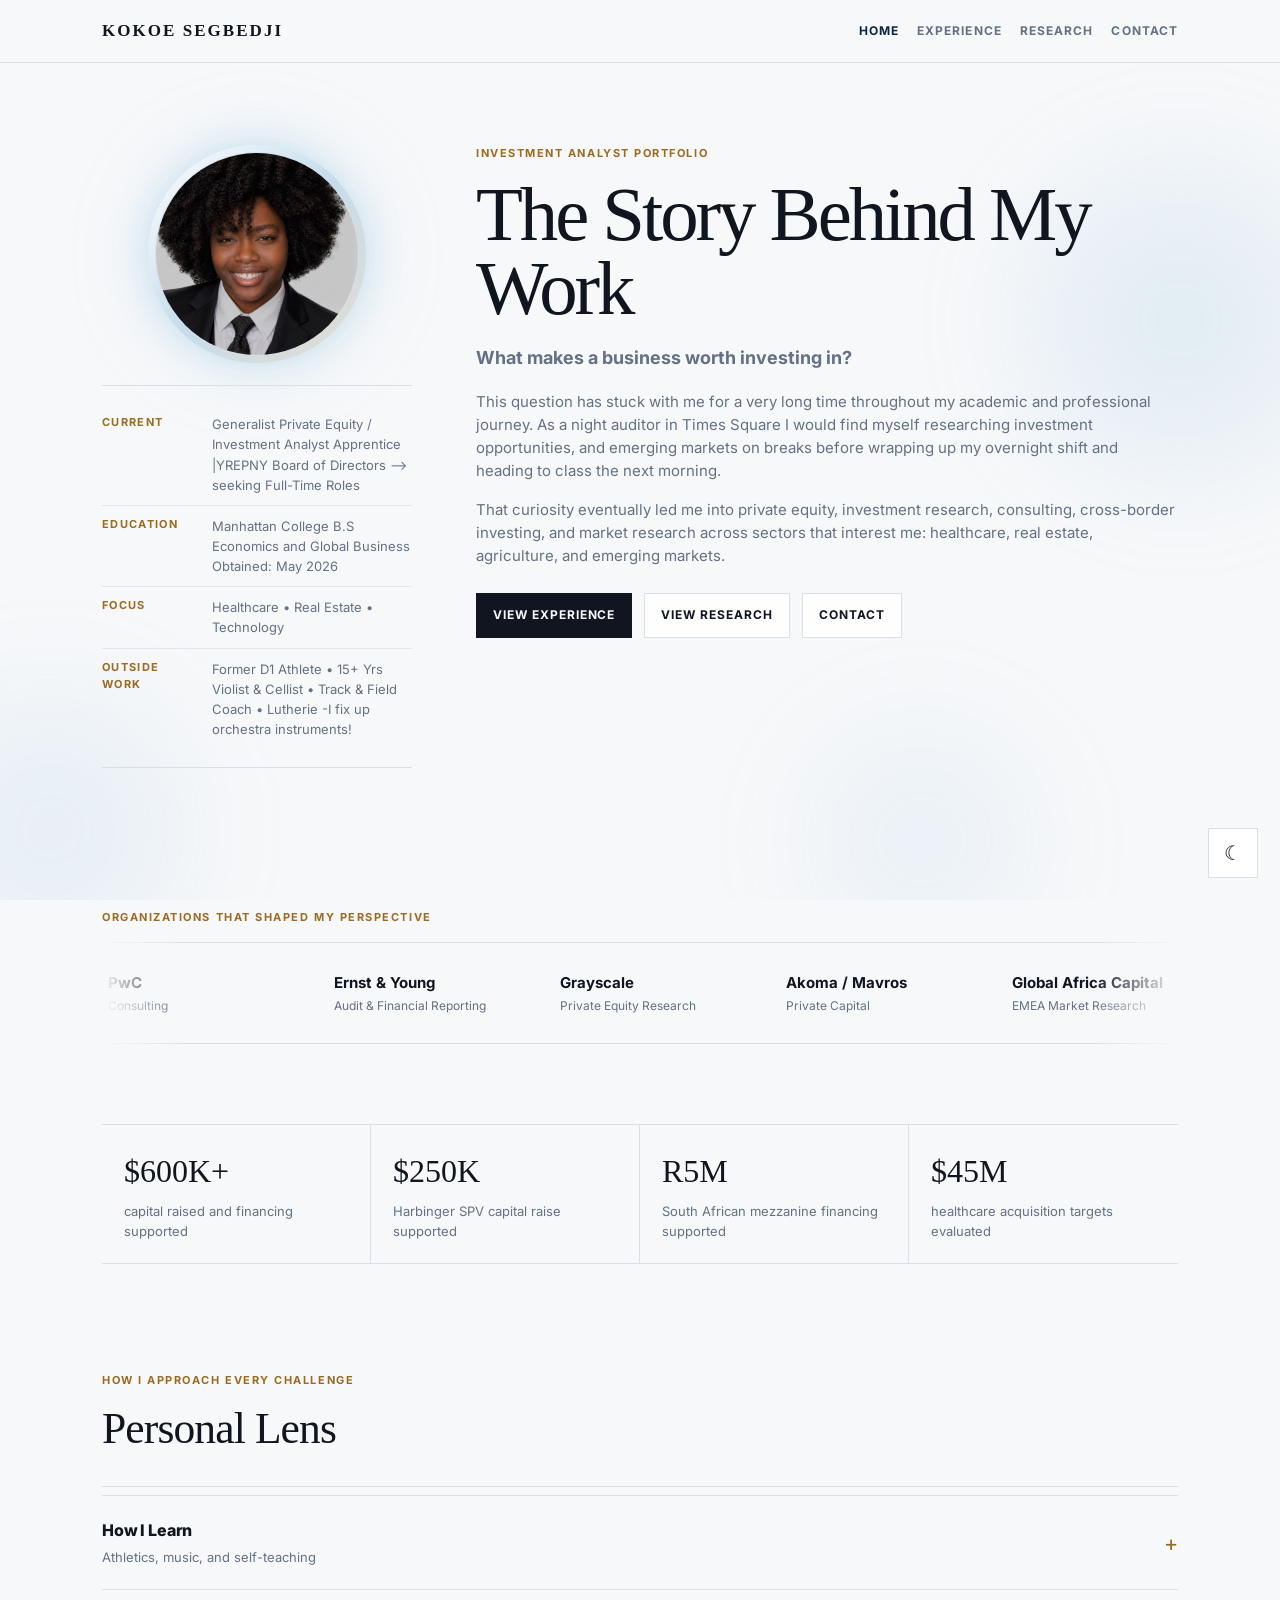
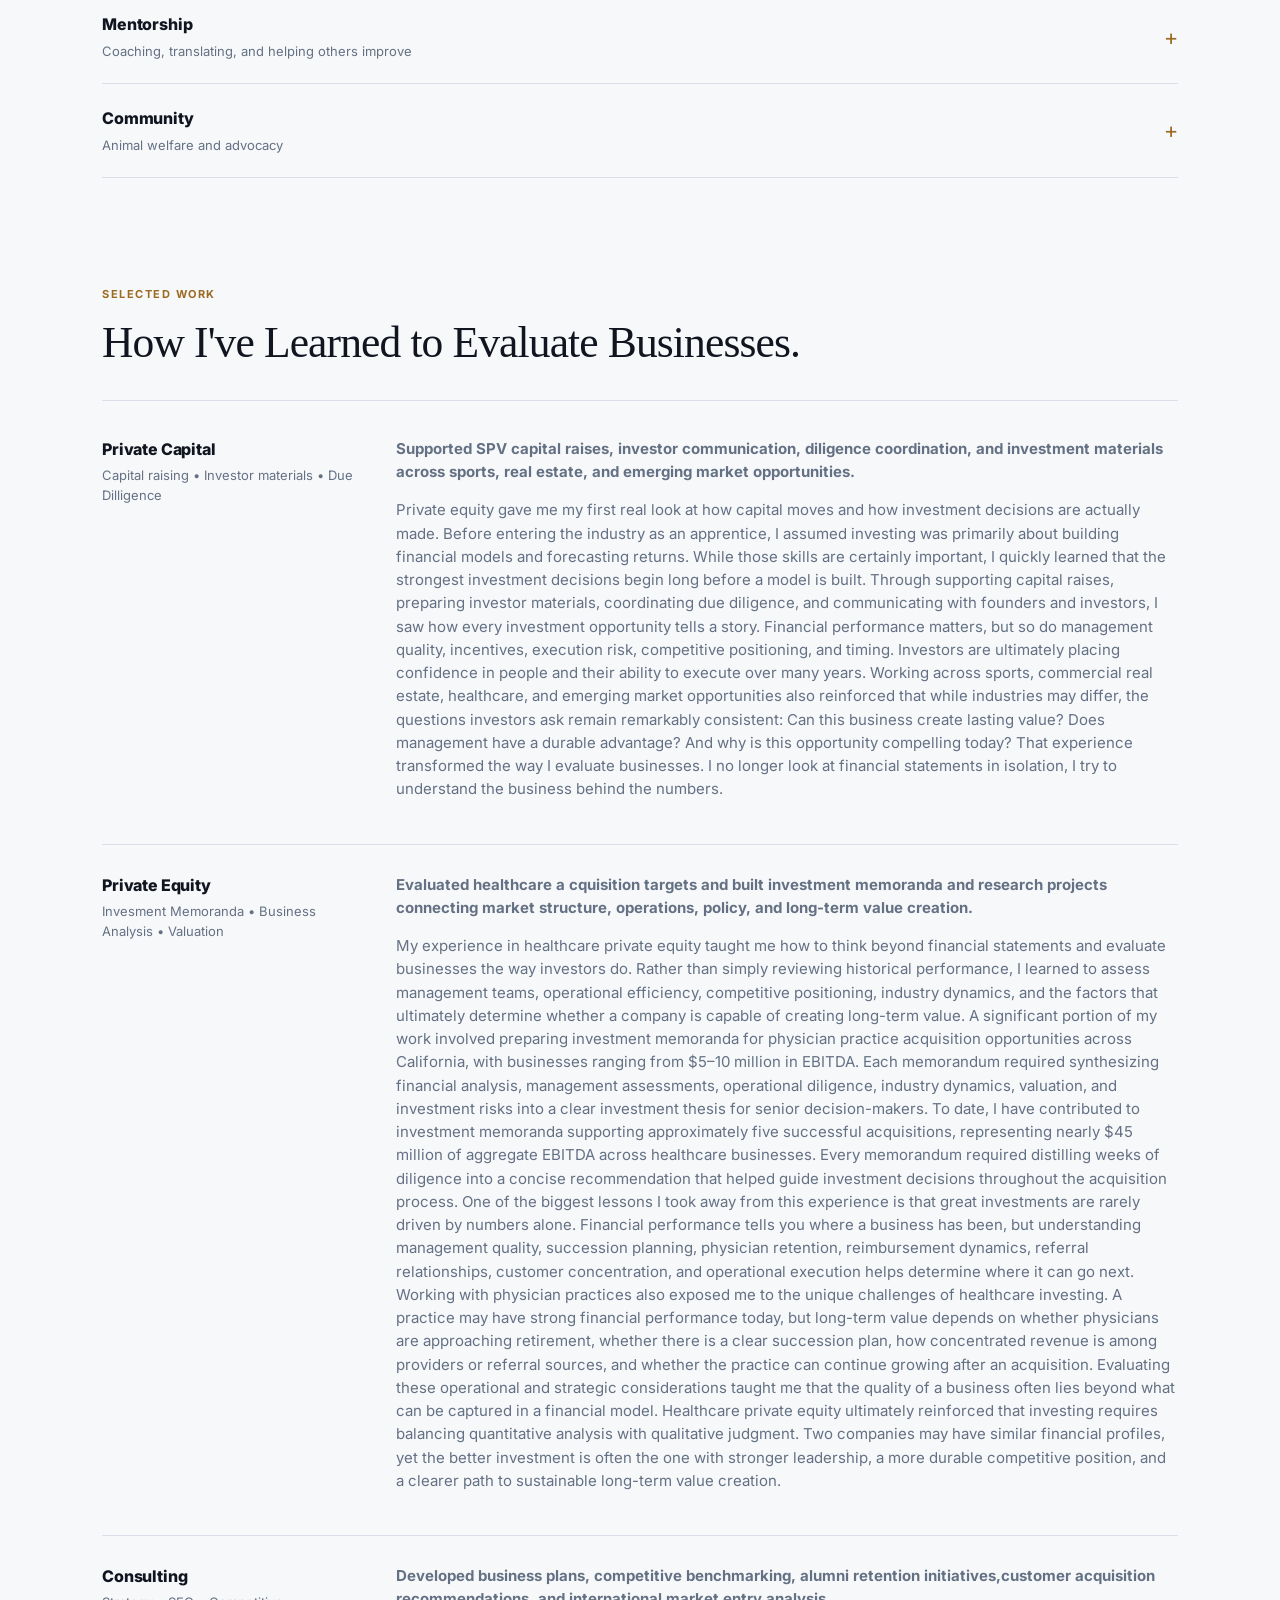
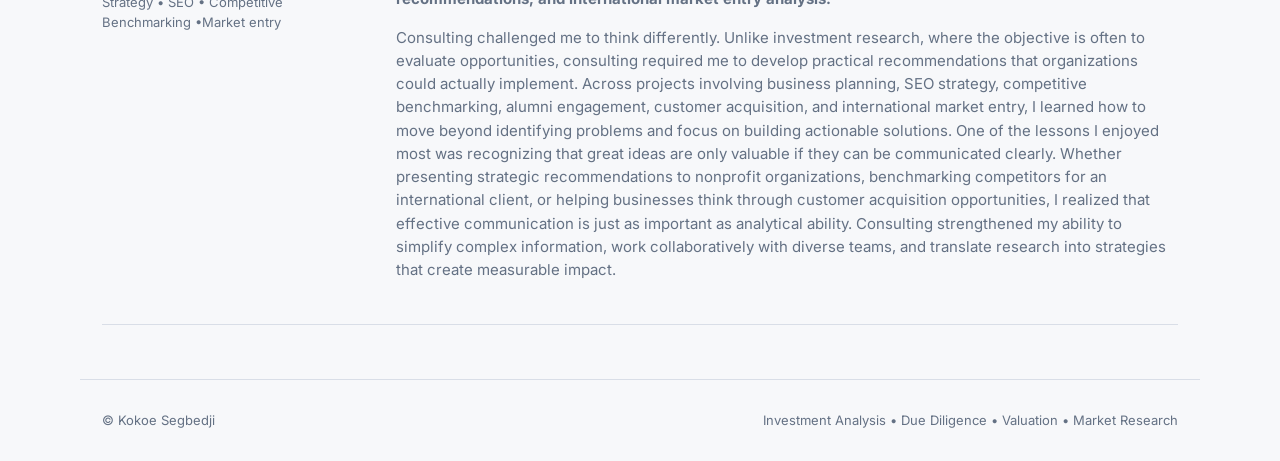
==== commit 7f59cab4: "Update portfolio" ====
--- a/index.html
+++ b/index.html
@@ -36,7 +36,7 @@
           <div class="fact"><strong>Current</strong><span>Generalist Private Equity / Investment Analyst Apprentice |YREPNY Board of Directors --> seeking Full-Time Roles</span></div>
           <div class="fact"><strong>Education</strong><span>Manhattan College B.S Economics and Global Business Obtained: May 2026</span></div>
           <div class="fact"><strong>Focus</strong><span>Healthcare • Real Estate • Technology </span></div>
-          <div class="fact"><strong>Outside Work</strong><span>Former D1 Athlete • 15+ Yrs Violist & Cellist • Track & Field Coach</span></div>
+          <div class="fact"><strong>Outside Work</strong><span>Former D1 Athlete • 15+ Yrs Violist & Cellist • Track & Field Coach • Lutherie -I fix up orchestra instruments!</span></div>
         </div>
       </aside>
 
@@ -66,24 +66,22 @@
       <div class="kicker">Organizations That Shaped My Perspective</div>
       <div class="carousel-wrap">
         <div class="company-track">
-         <div class="company"><strong>Grayscale</strong><span>Private Equity Research</span></div>
+          <div class="company"><strong>PwC</strong><span>Consulting</span></div>
+          <div class="company"><strong>Ernst &amp; Young</strong><span>Audit &amp; Financial Reporting</span></div>
+          <div class="company"><strong>Grayscale</strong><span>Private Equity Research</span></div>
           <div class="company"><strong>Akoma / Mavros</strong><span>Private Capital</span></div>
-           <div class="company"><strong>PwC</strong><span>Consulting</span></div>
-          <div class="company"><strong>Ernst &amp; Young</strong><span>Audit &amp; Financial Reporting</span></div>
           <div class="company"><strong>Global Africa Capital</strong><span>EMEA Market Research</span></div>
           <div class="company"><strong>Federal District Court</strong><span>Legal Research</span></div>
           <div class="company"><strong>X-Culture / Wheelstair</strong><span>International Consulting</span></div>
           <div class="company"><strong>AFLAC</strong><span>B2B Outreach</span></div>
           <div class="company"><strong>Emergence</strong><span>SEO &amp; Benchmarking</span></div>
+          <div class="company"><strong>PwC</strong><span>Consulting</span></div>
+          <div class="company"><strong>Ernst &amp; Young</strong><span>Audit &amp; Financial Reporting</span></div>
           <div class="company"><strong>Grayscale</strong><span>Private Equity Research</span></div>
-              <div class="company"><strong>PwC</strong><span>Consulting</span></div>
-          <div class="company"><strong>Ernst &amp; Young</strong><span>Audit &amp; Financial Reporting</span></div>
           <div class="company"><strong>Akoma / Mavros</strong><span>Private Capital</span></div>
           <div class="company"><strong>Global Africa Capital</strong><span>EMEA Market Research</span></div>
           <div class="company"><strong>Federal District Court</strong><span>Legal Research</span></div>
           <div class="company"><strong>X-Culture / Wheelstair</strong><span>International Consulting</span></div>
-           <div class="company"><strong>PwC</strong><span>Consulting</span></div>
-          <div class="company"><strong>Ernst &amp; Young</strong><span>Audit &amp; Financial Reporting</span></div>
           <div class="company"><strong>AFLAC</strong><span>B2B Outreach</span></div>
           <div class="company"><strong>Emergence</strong><span>SEO &amp; Benchmarking</span></div>
         </div>
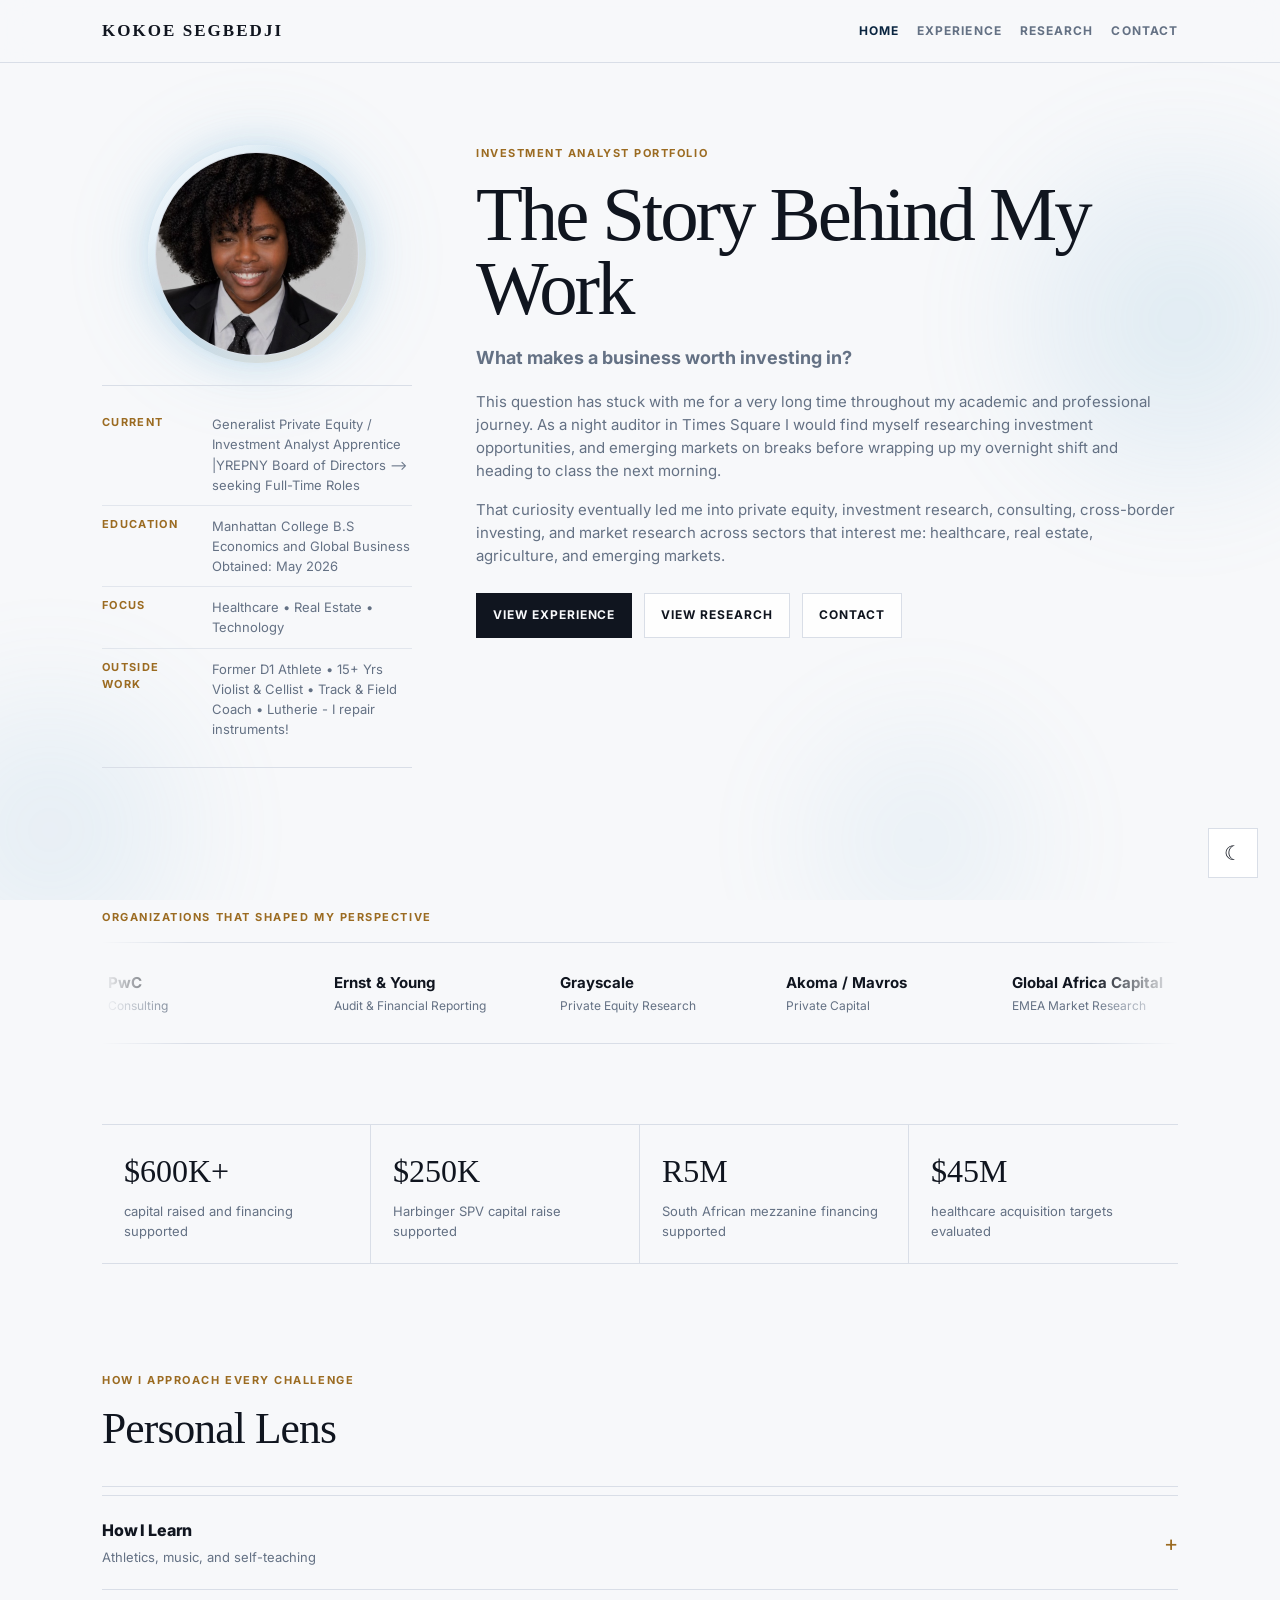
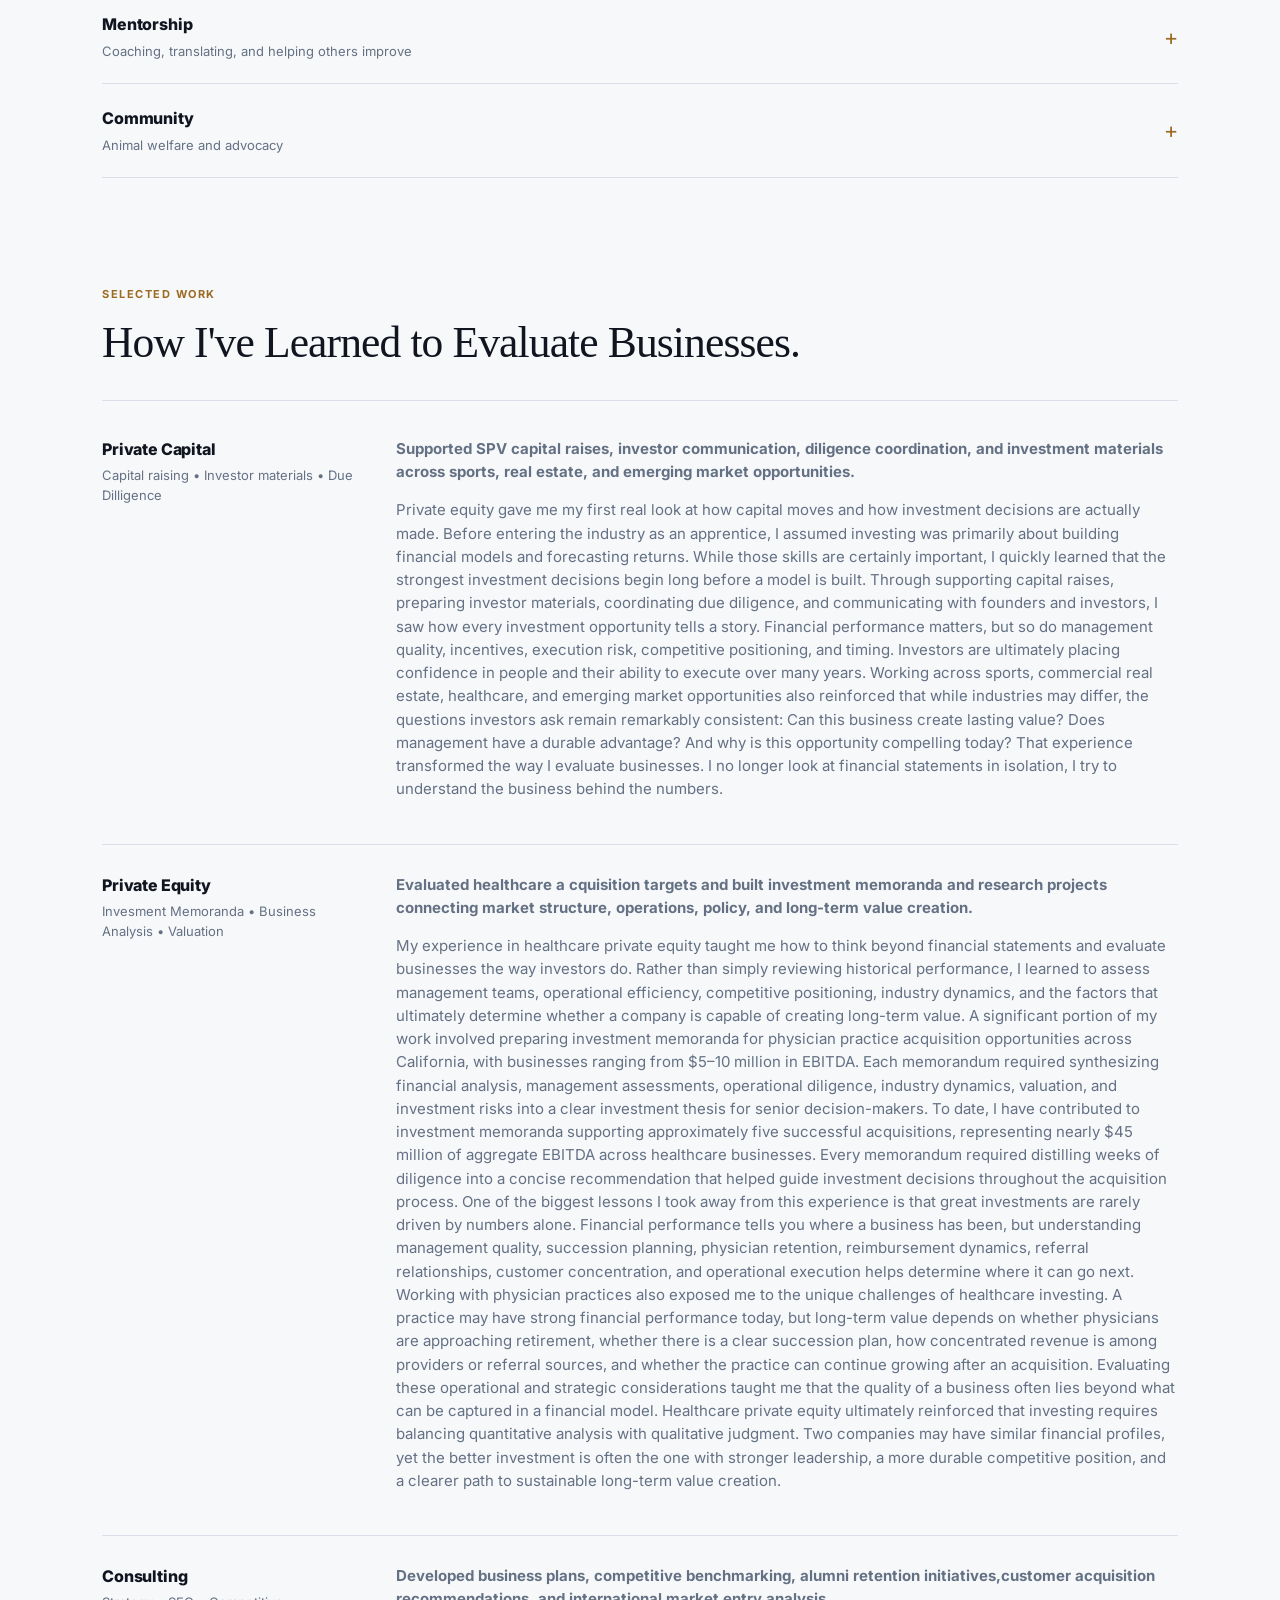
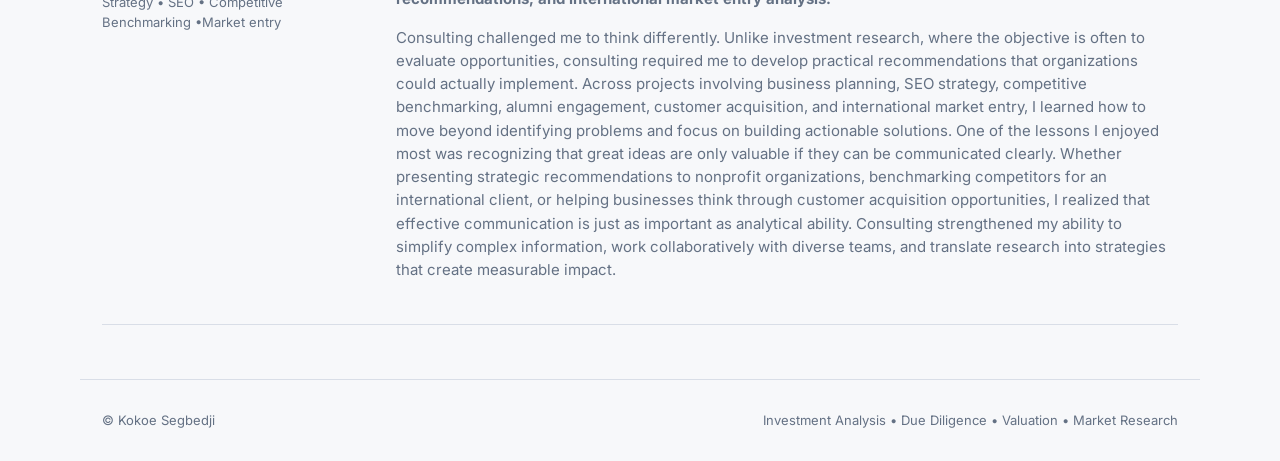
==== commit 804349b7: "Update portfolio" ====
--- a/index.html
+++ b/index.html
@@ -36,7 +36,7 @@
           <div class="fact"><strong>Current</strong><span>Generalist Private Equity / Investment Analyst Apprentice |YREPNY Board of Directors --> seeking Full-Time Roles</span></div>
           <div class="fact"><strong>Education</strong><span>Manhattan College B.S Economics and Global Business Obtained: May 2026</span></div>
           <div class="fact"><strong>Focus</strong><span>Healthcare • Real Estate • Technology </span></div>
-          <div class="fact"><strong>Outside Work</strong><span>Former D1 Athlete • 15+ Yrs Violist & Cellist • Track & Field Coach • Lutherie -I fix up orchestra instruments!</span></div>
+          <div class="fact"><strong>Outside Work</strong><span>Former D1 Athlete • 15+ Yrs Violist & Cellist • Track & Field Coach • Lutherie - I repair instruments!</span></div>
         </div>
       </aside>
 
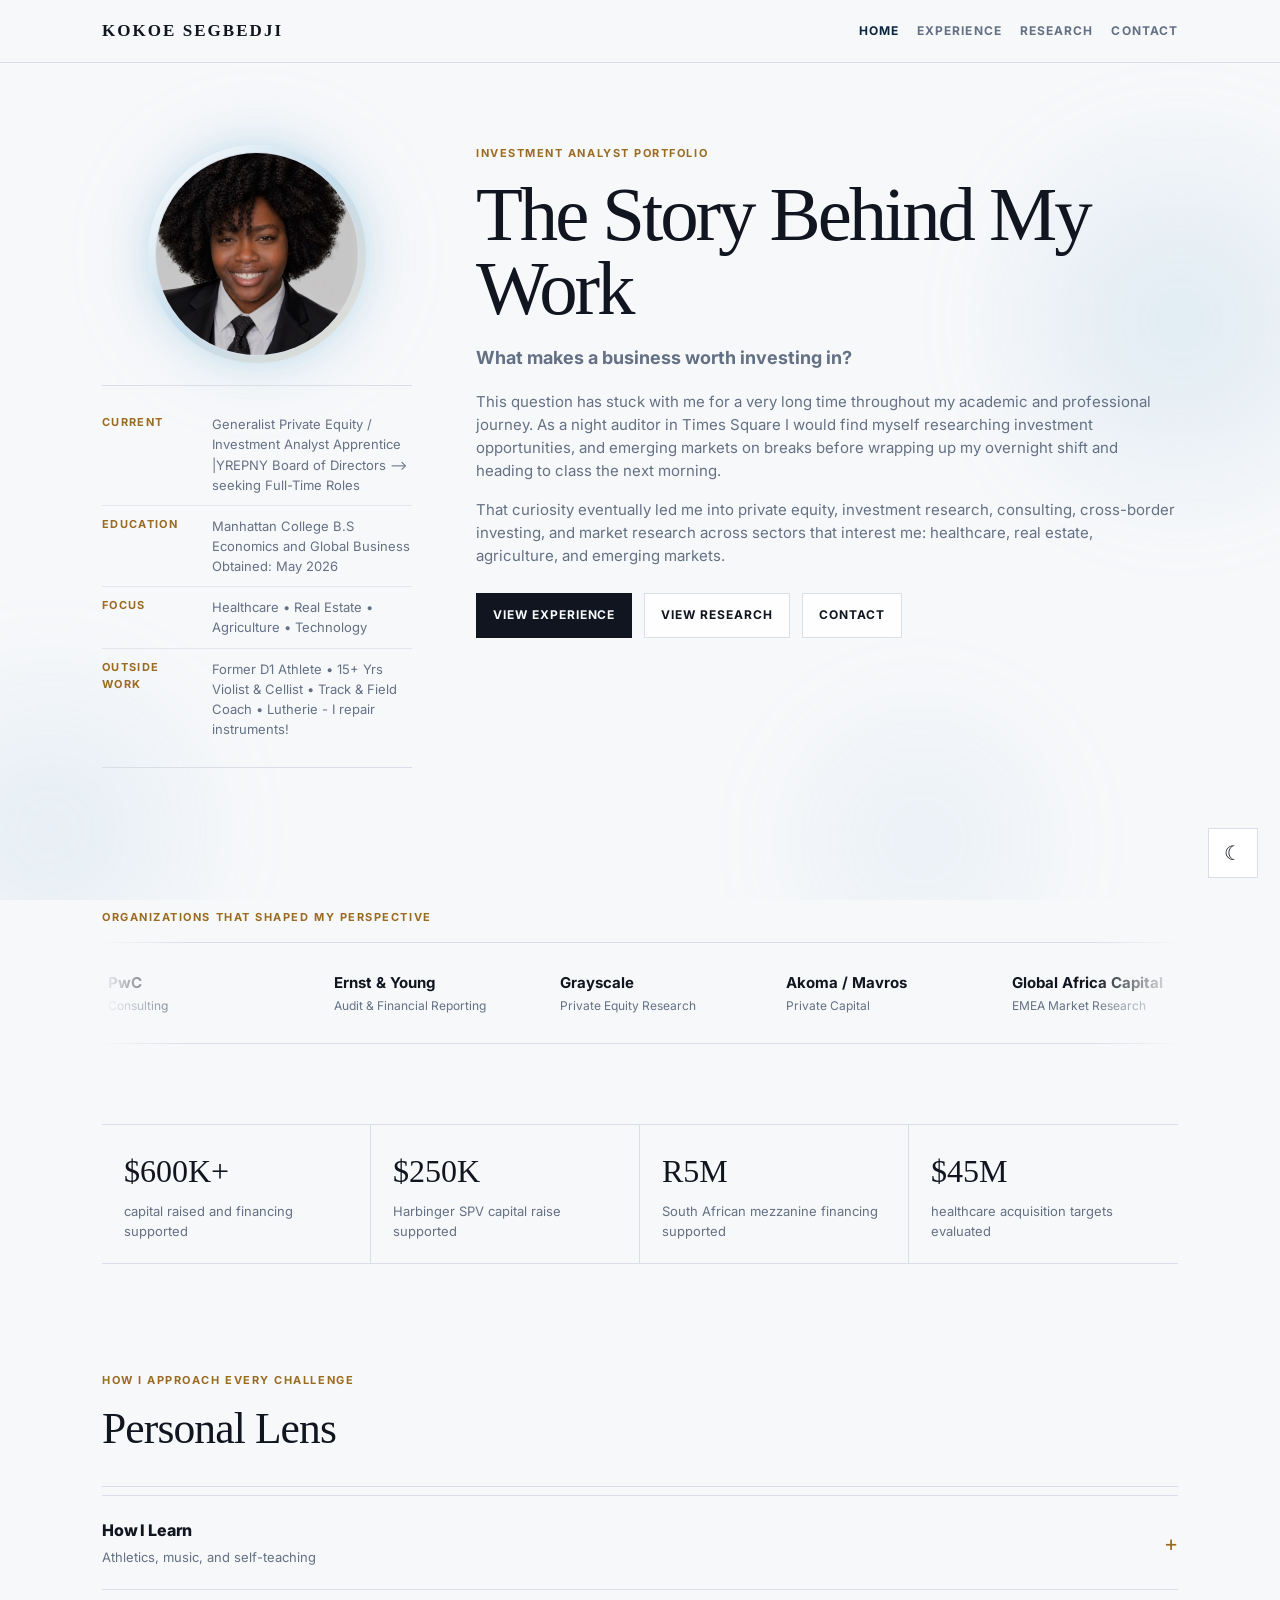
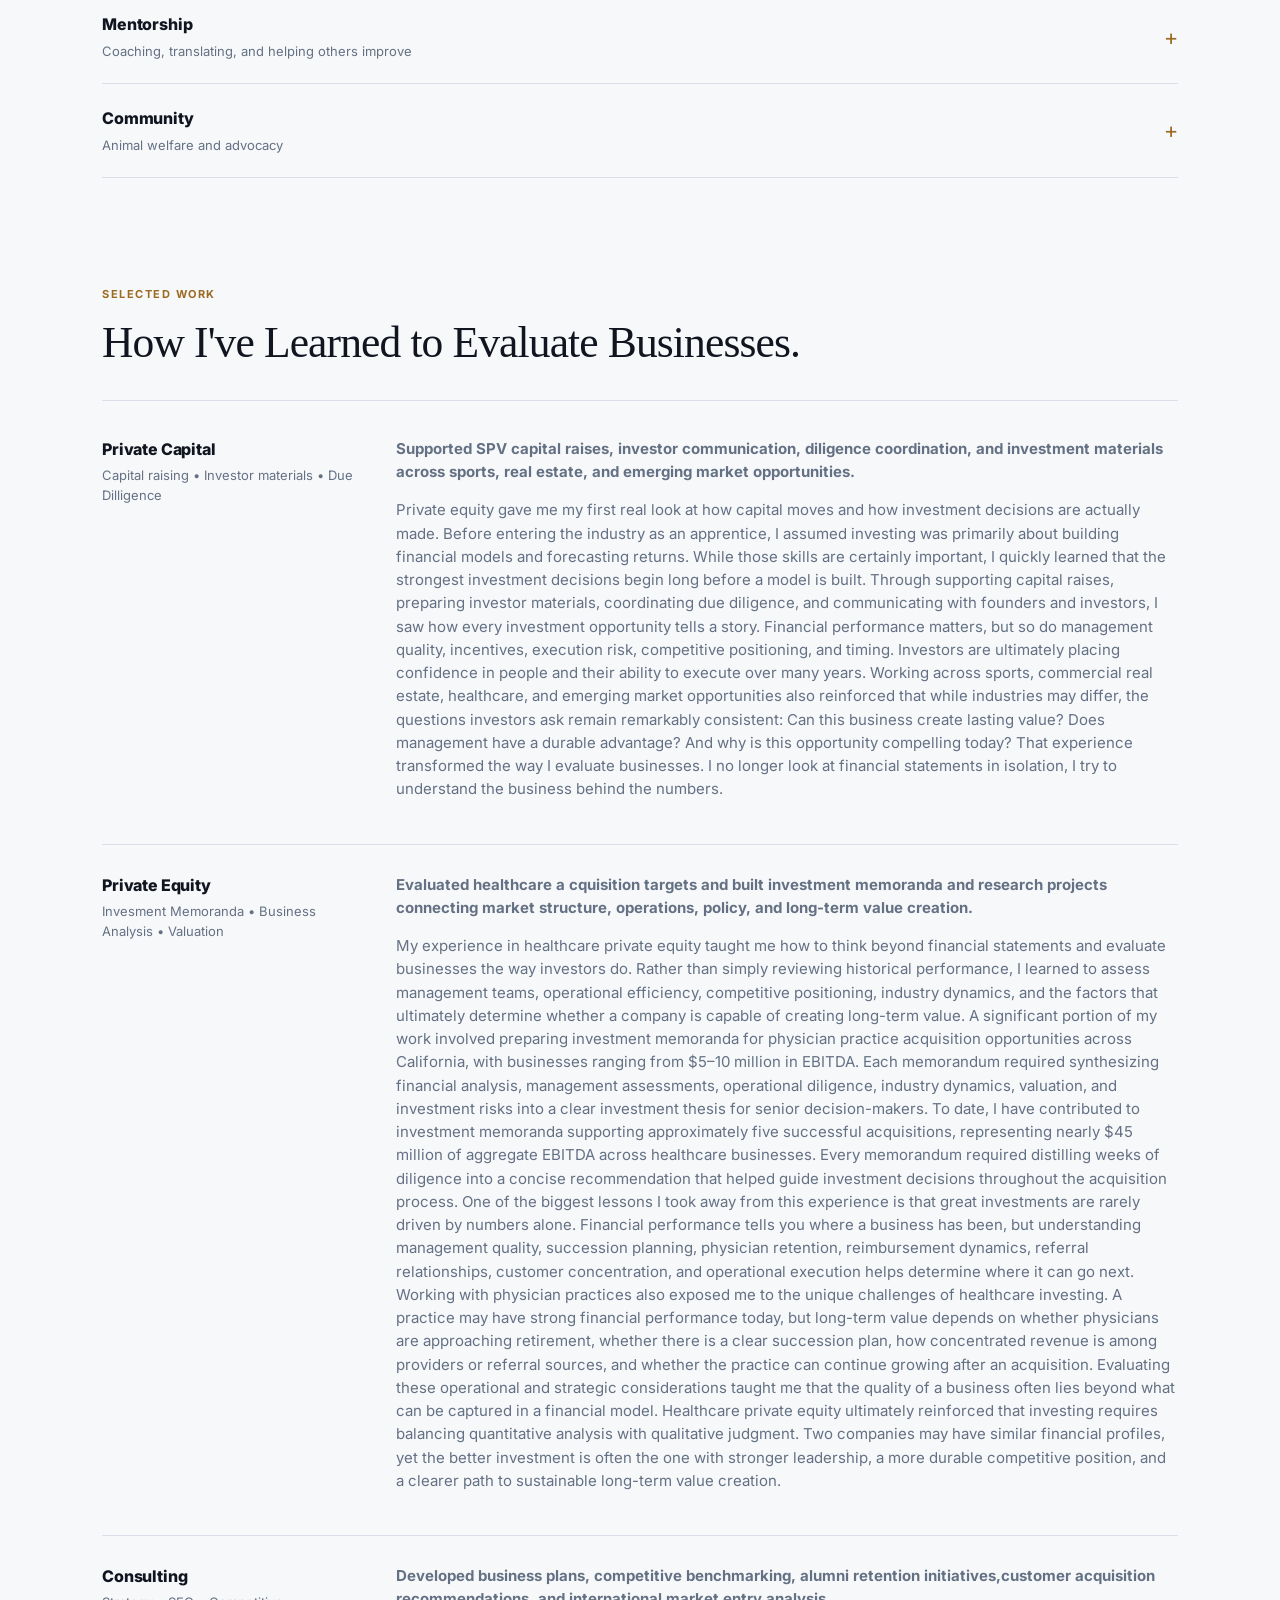
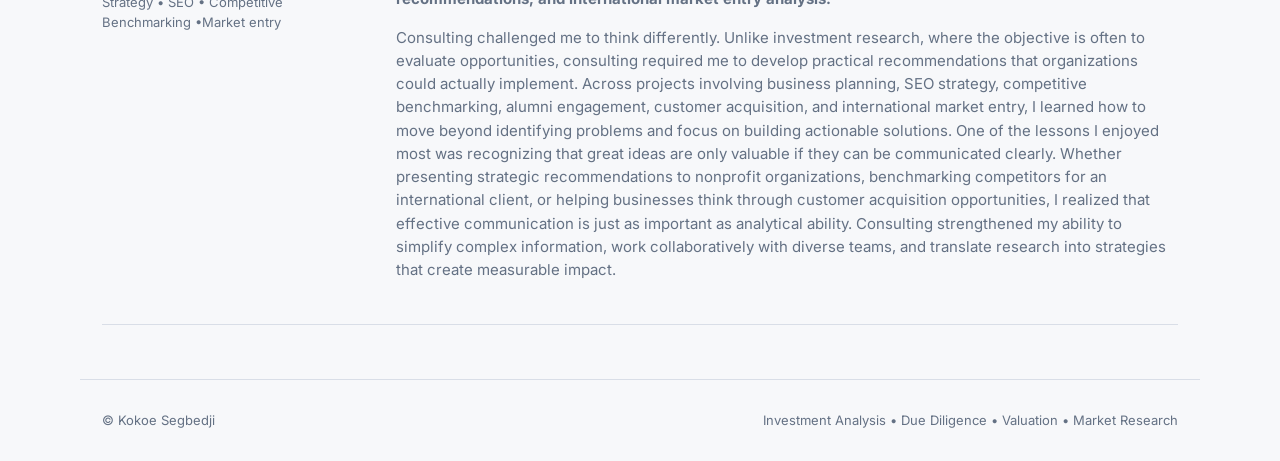
==== commit 3d81ac86: "Update portfolio" ====
--- a/index.html
+++ b/index.html
@@ -35,7 +35,7 @@
         <div class="profile-facts">
           <div class="fact"><strong>Current</strong><span>Generalist Private Equity / Investment Analyst Apprentice |YREPNY Board of Directors --> seeking Full-Time Roles</span></div>
           <div class="fact"><strong>Education</strong><span>Manhattan College B.S Economics and Global Business Obtained: May 2026</span></div>
-          <div class="fact"><strong>Focus</strong><span>Healthcare • Real Estate • Technology </span></div>
+          <div class="fact"><strong>Focus</strong><span>Healthcare • Real Estate • Agriculture • Technology </span></div>
           <div class="fact"><strong>Outside Work</strong><span>Former D1 Athlete • 15+ Yrs Violist & Cellist • Track & Field Coach • Lutherie - I repair instruments!</span></div>
         </div>
       </aside>
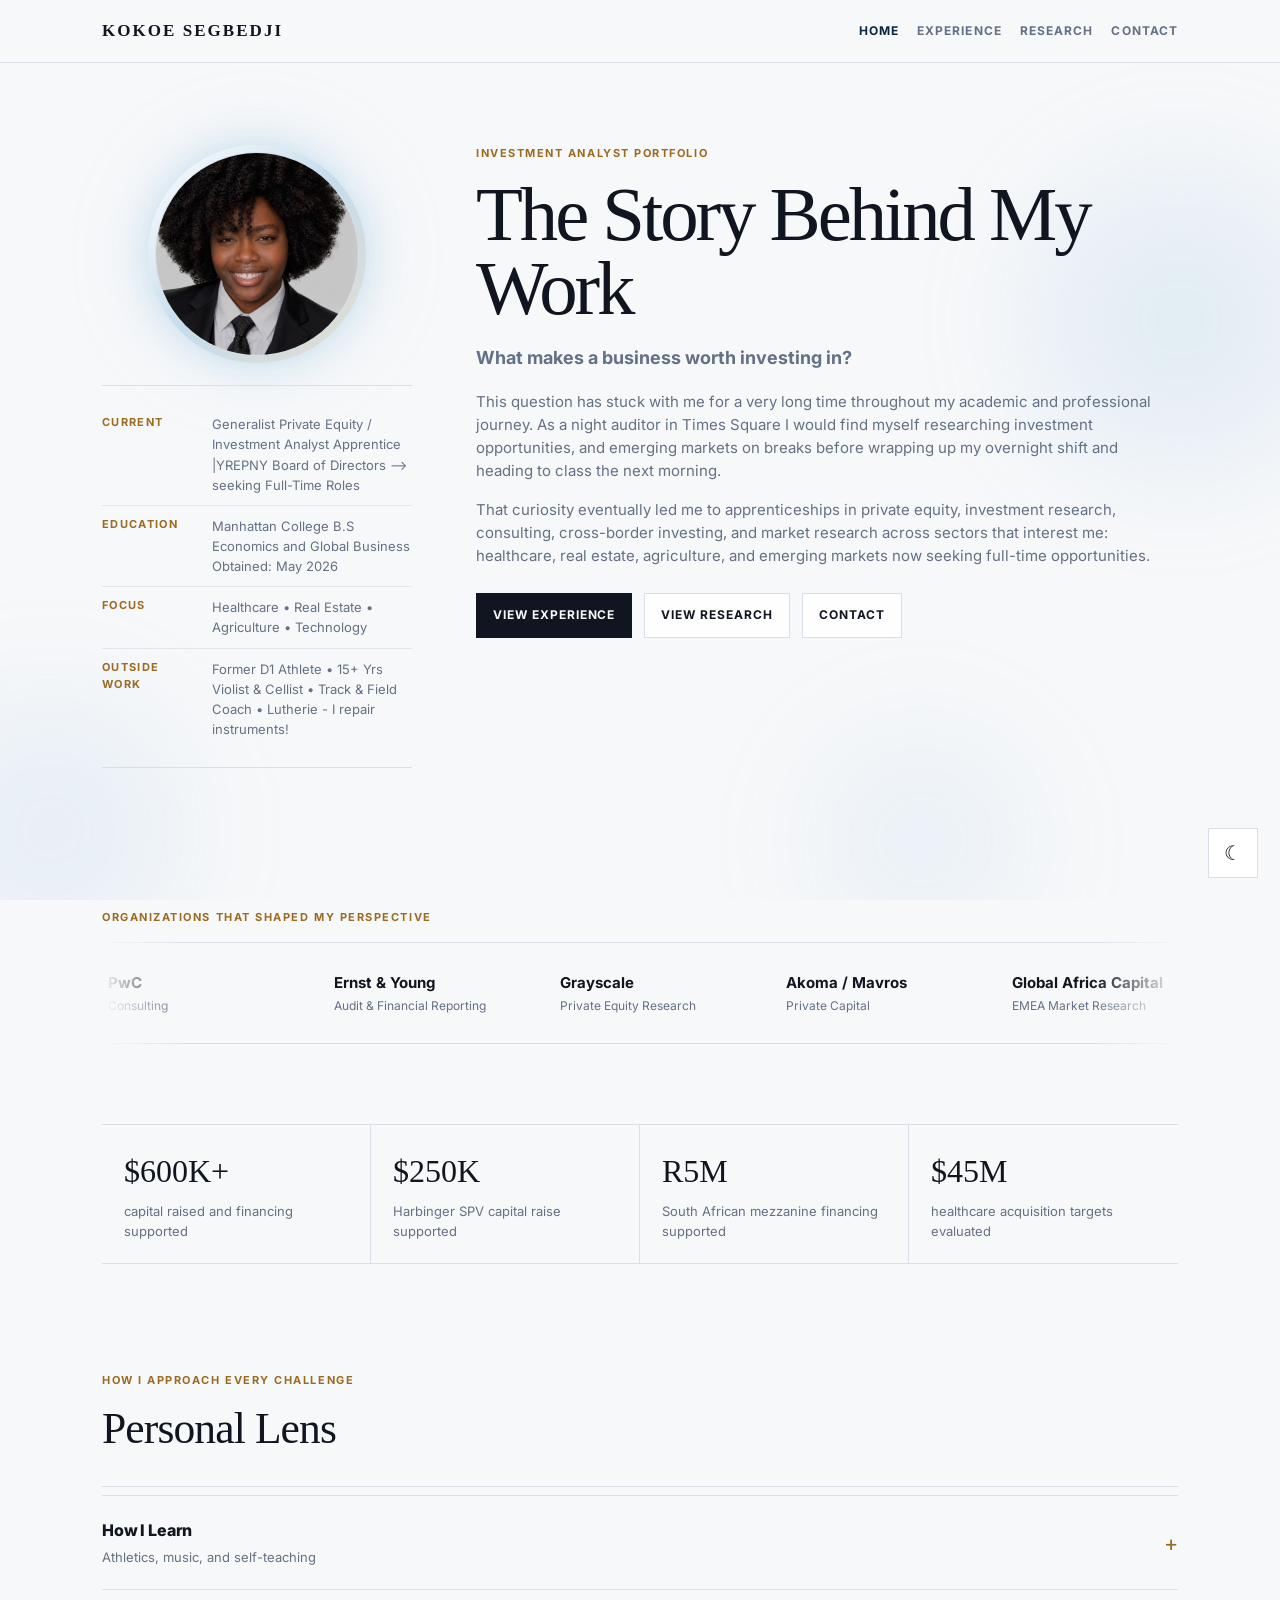
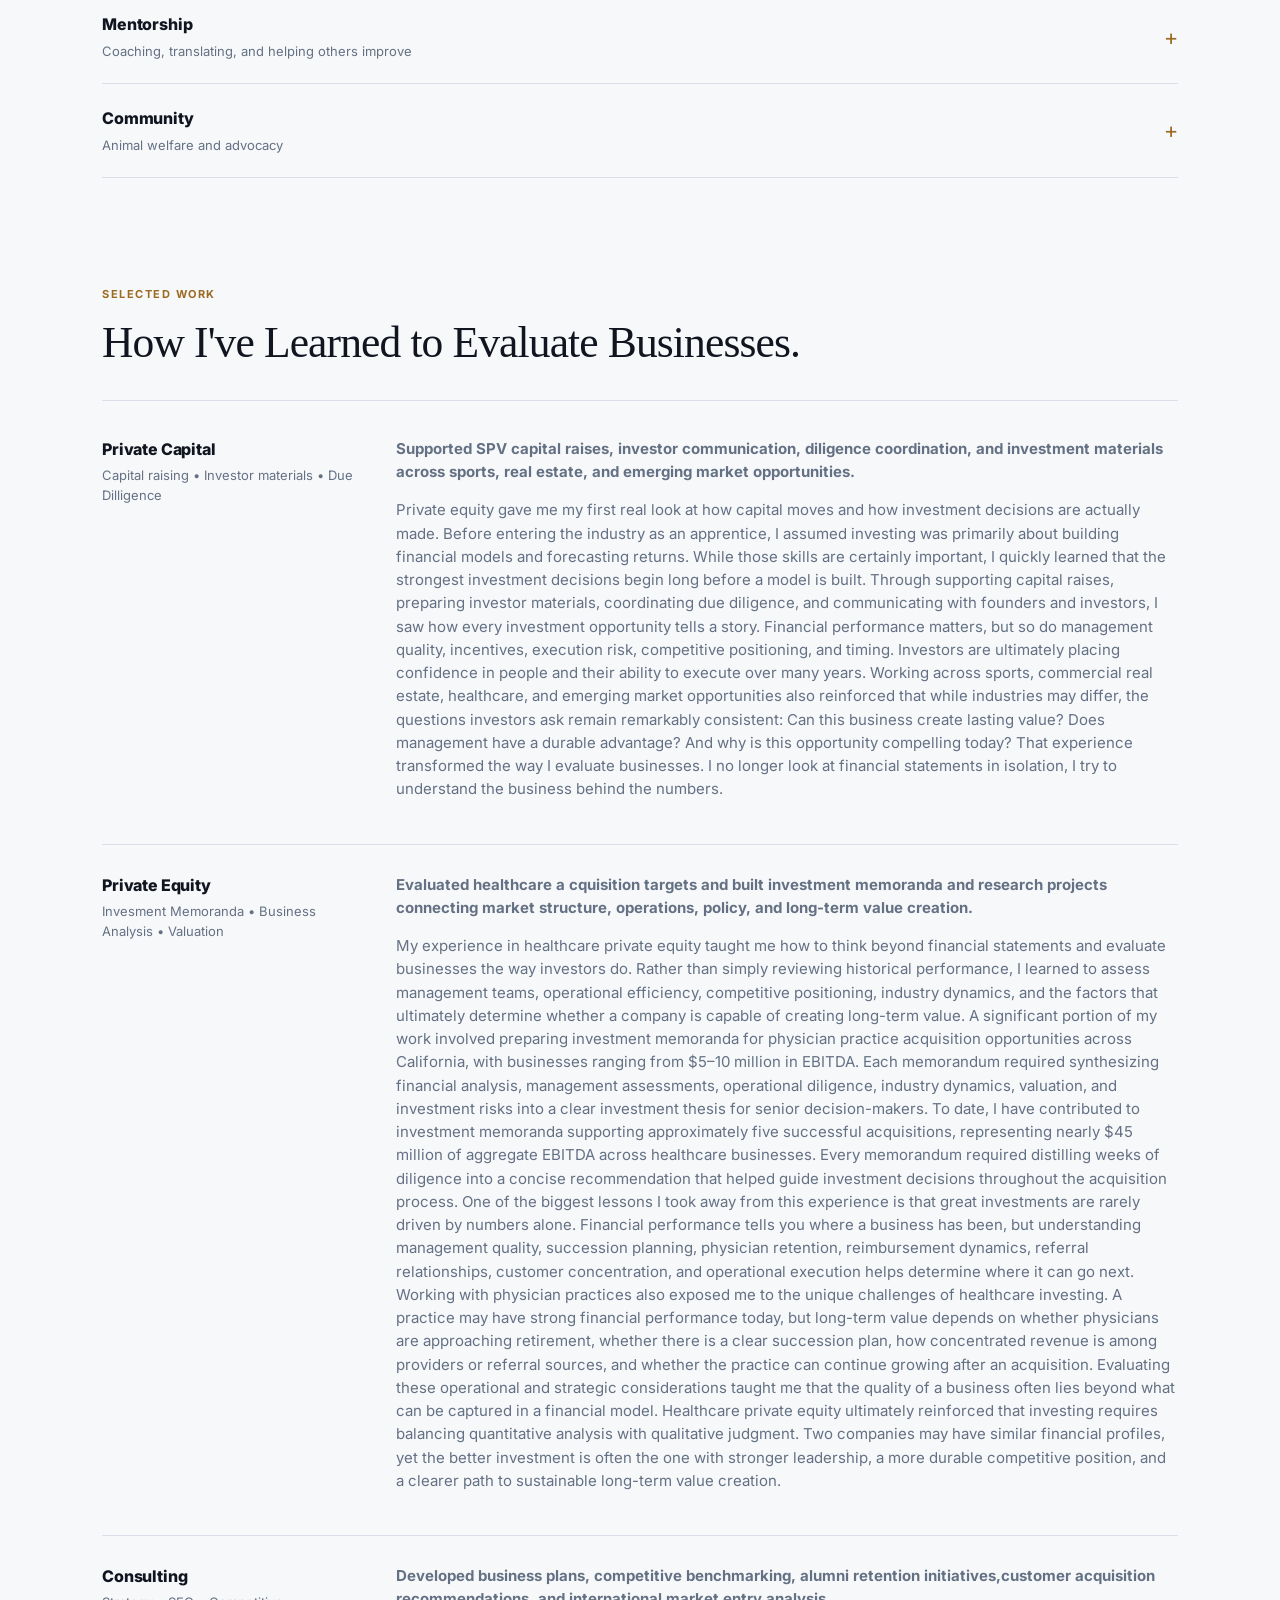
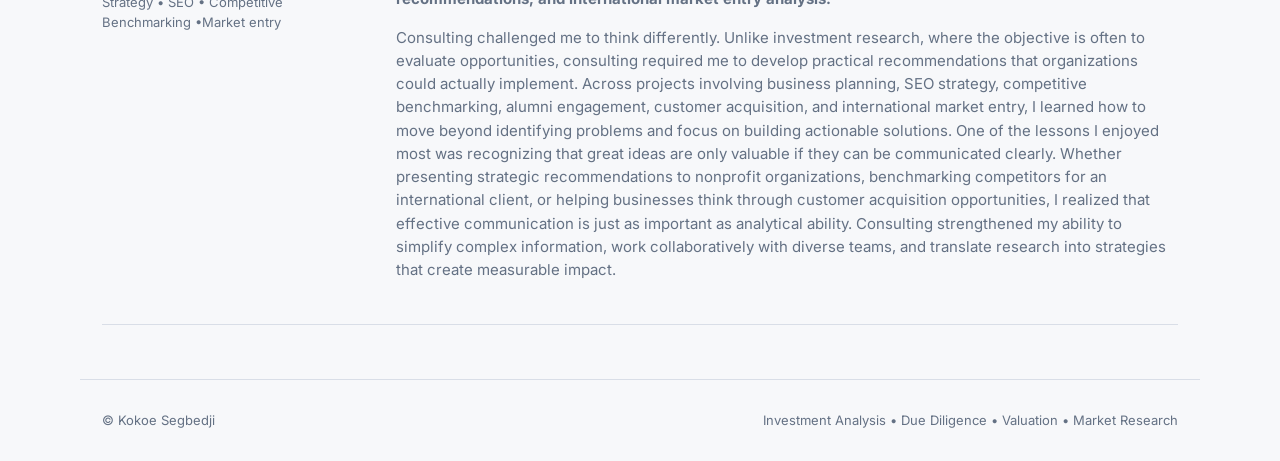
==== commit 7f696248: "Fix contact page layout" ====
--- a/index.html
+++ b/index.html
@@ -52,7 +52,7 @@
         
         </p>
         <p class="text">
-          That curiosity eventually led me into private equity, investment research, consulting, cross-border investing, and market research across sectors that interest me: healthcare, real estate, agriculture, and emerging markets.
+          That curiosity eventually led me to apprenticeships in private equity, investment research, consulting, cross-border investing, and market research across sectors that interest me: healthcare, real estate, agriculture, and emerging markets now seeking full-time opportunities.
         </p>
         <div class="btnrow">
           <a class="btn primary" href="experience.html">View Experience</a>
--- a/style.css
+++ b/style.css
@@ -6,4 +6,53 @@
 *{box-sizing:border-box}html{scroll-behavior:smooth}body{margin:0;font-family:Inter,Arial,sans-serif;background:var(--bg);color:var(--text);line-height:1.55;overflow-x:hidden}a{color:inherit}.watercolor{position:fixed;inset:0;z-index:-1;pointer-events:none;overflow:hidden}.wash{position:absolute;border-radius:999px;filter:blur(45px);opacity:.22;background:radial-gradient(circle,var(--blue),transparent 68%)}.wash.one{width:460px;height:460px;top:90px;right:-130px}.wash.two{width:420px;height:420px;top:620px;left:-160px;opacity:.16}.wash.three{width:360px;height:360px;right:14%;bottom:-120px;opacity:.12}.scroll-progress{position:fixed;top:0;left:0;height:2px;background:linear-gradient(90deg,var(--gold),var(--blue));z-index:9999;width:0}.header{position:sticky;top:0;z-index:50;background:color-mix(in srgb,var(--bg) 90%,transparent);backdrop-filter:blur(16px);border-bottom:1px solid var(--line)}.nav{max-width:1120px;margin:0 auto;padding:18px 22px;display:flex;align-items:center;justify-content:space-between;gap:20px}.brand{font-family:Georgia,serif;font-weight:600;letter-spacing:.12em;text-decoration:none;font-size:17px}.links{display:flex;gap:18px;flex-wrap:wrap}.links a{text-decoration:none;color:var(--muted);font-size:12px;text-transform:uppercase;letter-spacing:.09em;font-weight:700}.links a:hover,.links a.active{color:var(--accent)}.section{max-width:1120px;margin:0 auto;padding:54px 22px}.hero{display:grid;grid-template-columns:310px 1fr;gap:64px;align-items:start;min-height:calc(100vh - 74px);padding-top:82px}.profile-stack{display:grid;gap:22px;justify-items:center}.profile-shell{width:218px;height:218px;border-radius:50%;padding:7px;background:linear-gradient(135deg,rgba(255,255,255,.9),rgba(127,183,217,.42),rgba(155,107,33,.20));box-shadow:0 0 34px rgba(127,183,217,.35),0 0 85px rgba(127,183,217,.18)}.profile-photo{width:100%;height:100%;display:block;border-radius:50%;object-fit:cover;object-position:center center;border:1px solid var(--line);background:#0b0b0b}.profile-facts{width:100%;border-top:1px solid var(--line);border-bottom:1px solid var(--line);padding:18px 0}.fact{display:grid;grid-template-columns:96px 1fr;gap:14px;padding:10px 0;border-bottom:1px solid color-mix(in srgb,var(--line) 70%,transparent)}.fact:last-child{border-bottom:0}.fact strong{font-size:11px;text-transform:uppercase;letter-spacing:.12em;color:var(--gold)}.fact span{font-size:13px;color:var(--muted)}.kicker{color:var(--gold);font-size:11px;text-transform:uppercase;letter-spacing:.14em;font-weight:700;margin-bottom:16px}h1,h2,h3{margin:0}h1{font-family:Georgia,serif;font-size:clamp(42px,6vw,80px);line-height:.96;letter-spacing:-.04em;font-weight:500}h2{font-family:Georgia,serif;font-size:clamp(28px,3.4vw,44px);line-height:1.08;letter-spacing:-.02em;font-weight:500;margin-bottom:16px}h3{font-size:18px;font-weight:700;margin-bottom:8px}.lede{font-size:18px;color:var(--muted);max-width:800px}.text{font-size:15px;color:var(--muted);max-width:780px}.small{font-size:13px;color:var(--muted)}.btnrow{display:flex;gap:12px;flex-wrap:wrap;margin-top:26px}.btn{display:inline-flex;text-decoration:none;padding:12px 16px;border:1px solid var(--line);background:color-mix(in srgb,var(--card) 80%,transparent);color:var(--text);text-transform:uppercase;letter-spacing:.08em;font-size:12px;font-weight:700;transition:.25s ease}.btn.primary{background:var(--text);border-color:var(--text);color:var(--bg)}.btn:hover{transform:translateY(-2px);border-color:var(--gold)}.section-head{display:flex;align-items:end;justify-content:space-between;gap:20px;border-bottom:1px solid var(--line);padding-bottom:18px;margin-bottom:8px}.line-list{display:grid}.line-item{display:grid;grid-template-columns:260px 1fr;gap:34px;padding:28px 0;border-bottom:1px solid var(--line)}.line-title{font-weight:800;letter-spacing:-.01em}.line-meta{font-size:13px;color:var(--muted);margin-top:3px}.line-body p{margin-top:0}.chips{display:flex;gap:8px;flex-wrap:wrap;margin-top:14px}.chip{font-size:11px;text-transform:uppercase;letter-spacing:.08em;color:var(--muted);border:1px solid var(--line);padding:7px 9px;background:color-mix(in srgb,var(--card) 65%,transparent)}.stats{display:grid;grid-template-columns:repeat(4,1fr);gap:0;border-top:1px solid var(--line);border-bottom:1px solid var(--line)}.stat{padding:22px;border-right:1px solid var(--line)}.stat:last-child{border-right:0}.stat strong{display:block;font-family:Georgia,serif;font-size:32px;font-weight:500}.stat span{display:block;color:var(--muted);font-size:13px;margin-top:4px}.carousel-section{padding-top:20px;padding-bottom:26px}.carousel-wrap{overflow:hidden;border-top:1px solid var(--line);border-bottom:1px solid var(--line);padding:16px 0;mask-image:linear-gradient(90deg,transparent,#000 8%,#000 92%,transparent)}.company-track{display:flex;gap:16px;width:max-content;animation:scrollCompanies 34s linear infinite}.company{min-width:210px;padding:12px 6px}.company strong{display:block;font-size:15px}.company span{display:block;font-size:12px;color:var(--muted);margin-top:2px}.carousel-wrap:hover .company-track{animation-play-state:paused}@keyframes scrollCompanies{from{transform:translateX(0)}to{transform:translateX(-50%)}}.accordion{border-top:1px solid var(--line)}details{border-bottom:1px solid var(--line);padding:0}summary{list-style:none;cursor:pointer;display:grid;grid-template-columns:1fr auto;gap:20px;align-items:center;padding:22px 0}summary::-webkit-details-marker{display:none}.summary-title{font-weight:800;letter-spacing:-.01em}.summary-sub{font-size:13px;color:var(--muted);margin-top:4px}.plus{font-size:22px;color:var(--gold);transition:.2s ease}details[open] .plus{transform:rotate(45deg)}.detail-body{padding:0 0 24px 0;color:var(--muted);max-width:840px}.detail-body p{margin:0 0 14px 0}.research-link{font-size:12px;text-transform:uppercase;letter-spacing:.08em;color:var(--gold);text-decoration:none;font-weight:800}.footer{max-width:1120px;margin:0 auto;padding:30px 22px;border-top:1px solid var(--line);color:var(--muted);font-size:13px;display:flex;justify-content:space-between;gap:12px;flex-wrap:wrap}.toggle{position:fixed;right:22px;bottom:22px;z-index:100;width:50px;height:50px;border:1px solid var(--line);background:var(--card);color:var(--text);cursor:pointer;font-size:20px}.reveal{opacity:0;transform:translateY(14px);transition:.7s ease}.reveal.visible{opacity:1;transform:translateY(0)}
 @media(max-width:880px){.hero,.line-item{grid-template-columns:1fr;gap:24px}.hero{min-height:auto;padding-top:48px}.profile-stack{justify-items:start}.stats{grid-template-columns:repeat(2,1fr)}.stat:nth-child(2){border-right:0}.stat:nth-child(1),.stat:nth-child(2){border-bottom:1px solid var(--line)}.section{padding:40px 18px}.nav{flex-direction:column;align-items:flex-start}.profile-shell{width:190px;height:190px}}
 @media(max-width:560px){.stats{grid-template-columns:1fr}.stat{border-right:0;border-bottom:1px solid var(--line)}.stat:last-child{border-bottom:0}.fact{grid-template-columns:1fr}.links{gap:12px}.company{min-width:180px}}
-.+
+.contact-hero {
+  display: grid;
+  grid-template-columns: 1.1fr 0.9fr;
+  gap: 48px;
+  align-items: start;
+  position: relative;
+}
+
+.contact-photos {
+  grid-column: 1 / -1;
+  display: grid;
+  grid-template-columns: repeat(2, minmax(0, 1fr));
+  gap: 24px;
+  margin-top: 32px;
+  position: relative;
+  z-index: 1;
+}
+
+.photo-card {
+  overflow: hidden;
+  border-radius: 24px;
+}
+
+.photo-card img {
+  width: 100%;
+  height: 360px;
+  object-fit: cover;
+  display: block;
+}
+
+.contact-copy,
+.contact-details {
+  position: relative;
+  z-index: 2;
+}
+
+@media (max-width: 900px) {
+  .contact-hero {
+    grid-template-columns: 1fr;
+  }
+
+  .contact-photos {
+    grid-template-columns: 1fr;
+  }
+
+  .photo-card img {
+    height: 300px;
+  }
+}
